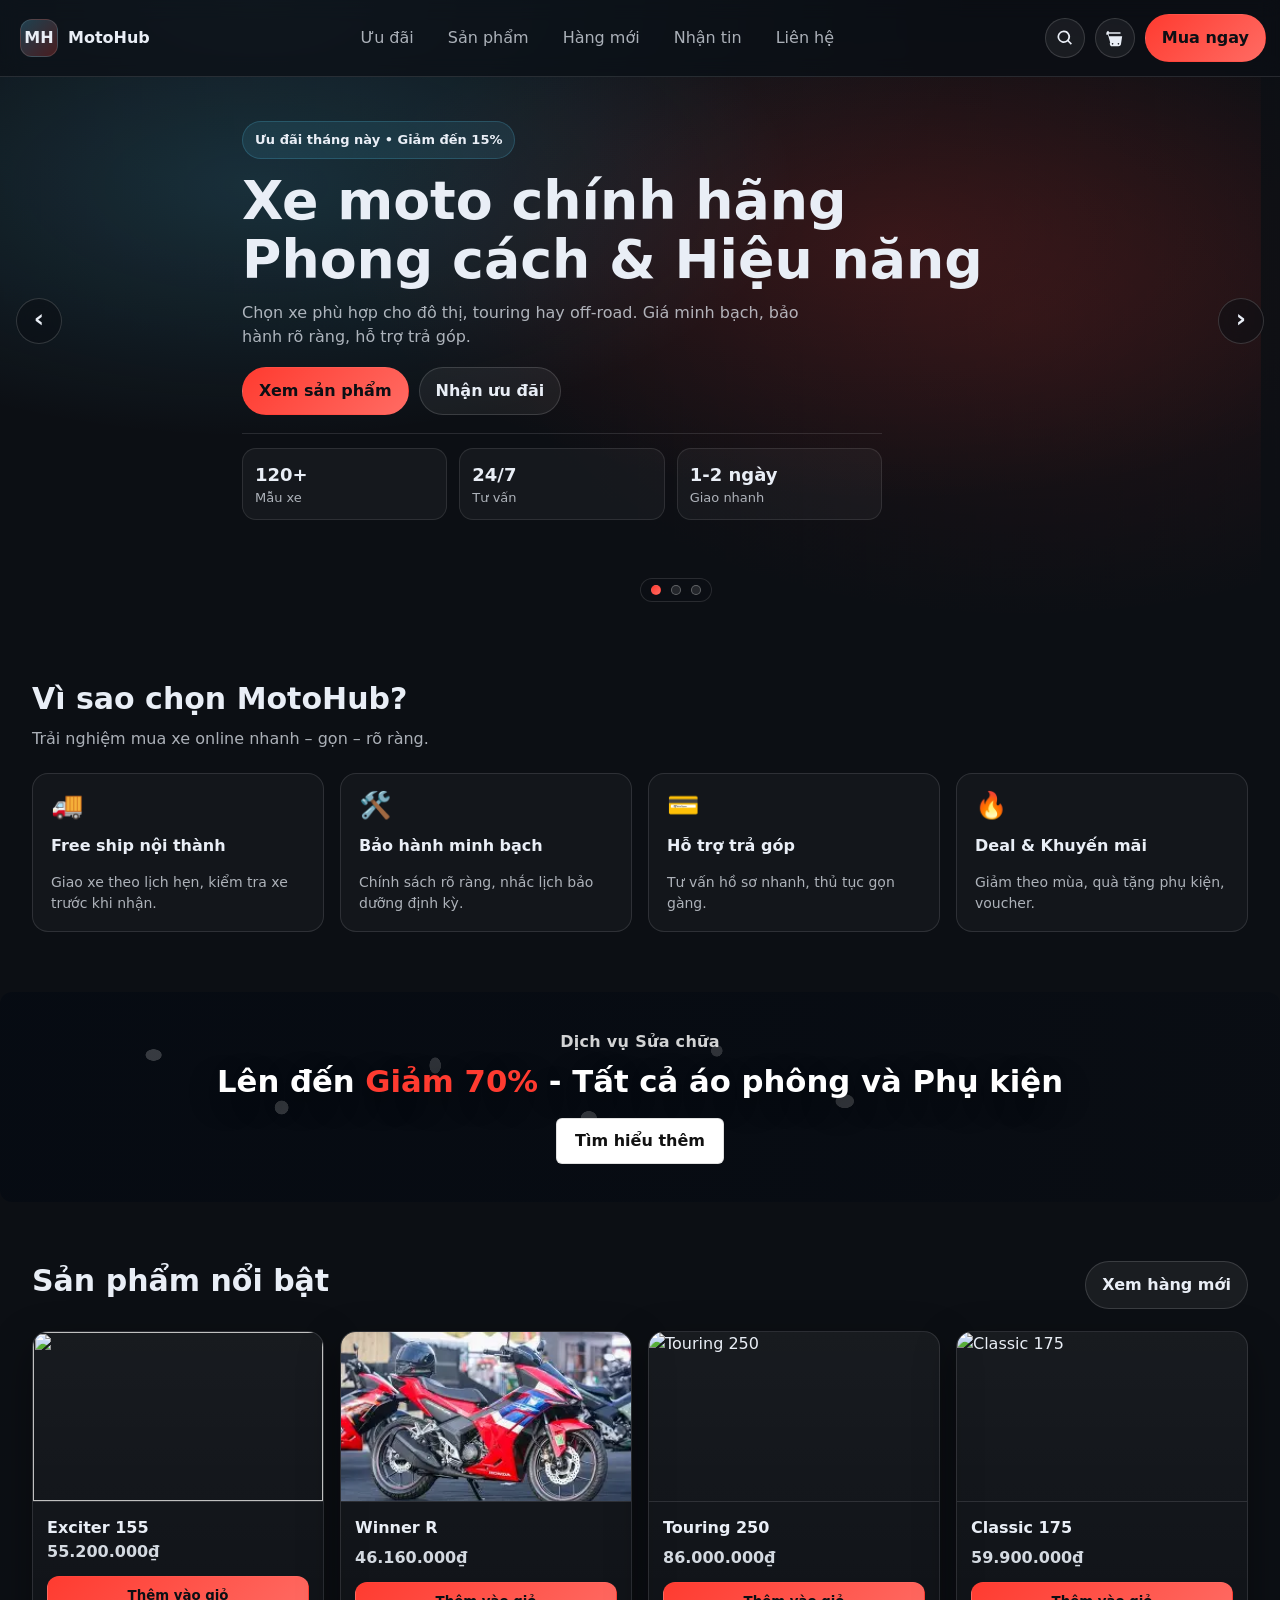
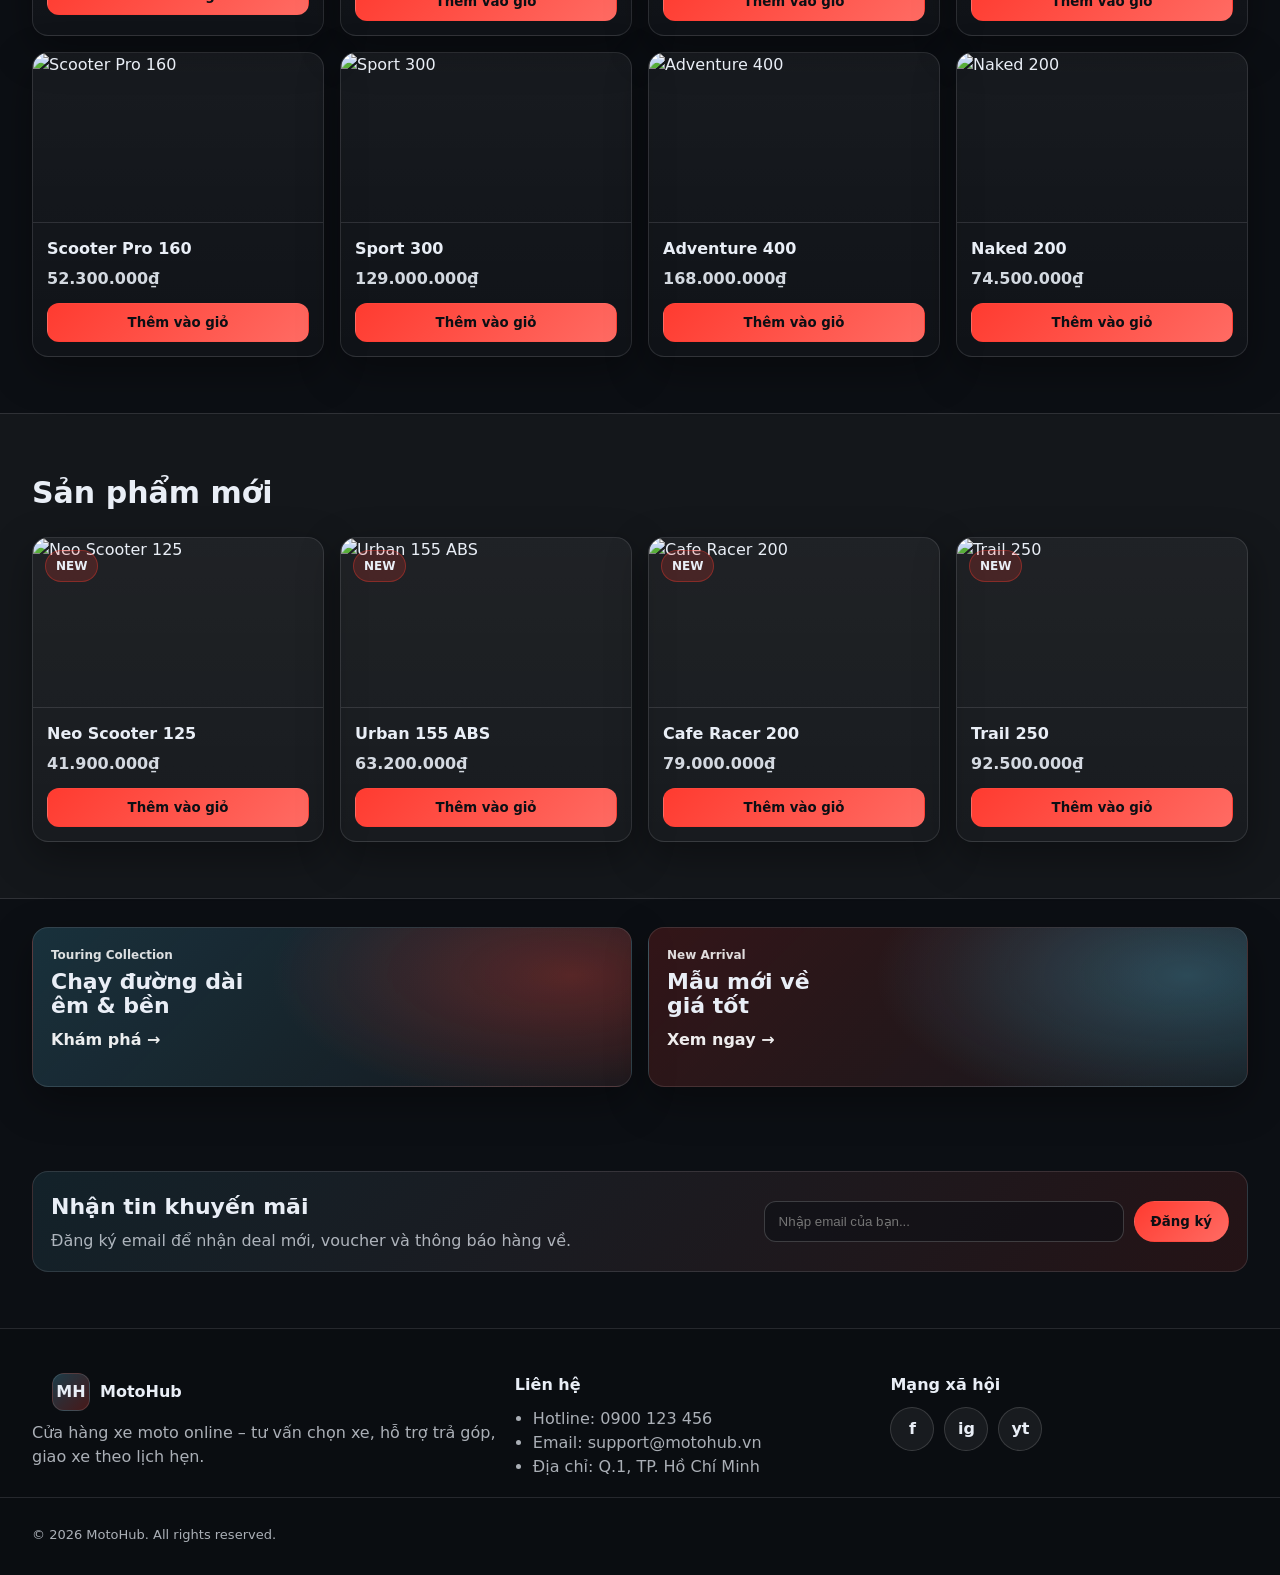
==== index.html @ c164c7e1 "css + banner 3/3" ====
<!DOCTYPE html>
<html lang="vi">
<head>
  <meta charset="UTF-8" />
  <meta name="viewport" content="width=device-width, initial-scale=1.0" />
  <title>MotoHub | Cửa hàng xe moto</title>
  <link rel="stylesheet" href="style.css" />
</head>
<body>

  <!-- HEADER -->
  <header class="header">
    <div class="container header__inner">
      <a class="logo" href="#">
        <span class="logo__mark">MH</span>
        <span class="logo__text">MotoHub</span>
      </a>

      <nav class="nav">
        <a class="nav__link" href="#features">Ưu đãi</a>
        <a class="nav__link" href="#products">Sản phẩm</a>
        <a class="nav__link" href="#new">Hàng mới</a>
        <a class="nav__link" href="#newsletter">Nhận tin</a>
        <a class="nav__link" href="#footer">Liên hệ</a>
      </nav>

      <div class="header__actions">
        <button class="icon-btn" aria-label="Tìm kiếm">
          <svg viewBox="0 0 24 24" class="icon" aria-hidden="true">
            <path d="M10.5 3a7.5 7.5 0 1 0 4.74 13.33l3.72 3.72 1.41-1.41-3.72-3.72A7.5 7.5 0 0 0 10.5 3Zm0 2a5.5 5.5 0 1 1 0 11 5.5 5.5 0 0 1 0-11Z"/>
          </svg>
        </button>
        <button class="icon-btn" style="padding-right: 10px;" aria-label="Giỏ hàng">
          <svg viewBox="0 0 24 24" class="icon" aria-hidden="true">
            <path d="M7 4h-2l-1 2v2h2l2.6 9.4A3 3 0 0 0 11.5 22h7.1a3 3 0 0 0 2.9-2.2L23 10H7.4L6.7 7H21V5H7.2L7 4Zm4.5 16a1 1 0 1 1 0-2 1 1 0 0 1 0 2Zm7 0a1 1 0 1 1 0-2 1 1 0 0 1 0 2Z"/>
          </svg>
        </button>
        <a class="btn btn--primary" href="#products">Mua ngay</a>
      </div>
    </div>
  </header>

  <!-- HERO SLIDER (CSS-only) -->
  <section class="hero-slider" aria-label="Banner slider">
    <!-- radio controls -->
    <input class="hs__radio" type="radio" name="hs" id="hs-1" checked>
    <input class="hs__radio" type="radio" name="hs" id="hs-2">
    <input class="hs__radio" type="radio" name="hs" id="hs-3">

    <div class="hs__viewport">
      <div class="hs__track">
        <!-- Slide 1 -->
        <article class="hs__slide hs__slide--1">
          <div class="container hs__content">
            <p class="badge">Ưu đãi tháng này • Giảm đến 15%</p>
            <h1 class="hs__title">Xe moto chính hãng<br>Phong cách & Hiệu năng</h1>
            <p class="hs__desc">
              Chọn xe phù hợp cho đô thị, touring hay off-road. Giá minh bạch, bảo hành rõ ràng, hỗ trợ trả góp.
            </p>
            <div class="hs__cta">
              <a class="btn btn--primary" href="#products">Xem sản phẩm</a>
              <a class="btn btn--ghost" href="#newsletter">Nhận ưu đãi</a>
            </div>

            <div class="hs__stats">
              <div class="stat">
                <div class="stat__num">120+</div>
                <div class="stat__label">Mẫu xe</div>
              </div>
              <div class="stat">
                <div class="stat__num">24/7</div>
                <div class="stat__label">Tư vấn</div>
              </div>
              <div class="stat">
                <div class="stat__num">1-2 ngày</div>
                <div class="stat__label">Giao nhanh</div>
              </div>
            </div>
          </div>
        </article>

        <!-- Slide 2 -->
        <article class="hs__slide hs__slide--2">
          <div class="container hs__content">
            <p class="badge badge--alt">Touring Collection • Ưu đãi phụ kiện</p>
            <h2 class="hs__title">Chạy đường dài<br>Êm – bền – tiết kiệm</h2>
            <p class="hs__desc">
              Gợi ý xe touring cho nhu cầu đi xa: tư thế lái thoải mái, bình xăng lớn, phuộc êm, dễ bảo dưỡng.
            </p>
            <div class="hs__cta">
              <a class="btn btn--primary" href="#products">Khám phá touring</a>
              <a class="btn btn--ghost" href="#features">Xem ưu đãi</a>
            </div>
          </div>
        </article>

        <!-- Slide 3 -->
        <article class="hs__slide hs__slide--3">
          <div class="container hs__content">
            <p class="badge badge--alt2">New Arrival • Hàng mới về</p>
            <h2 class="hs__title">Mẫu mới 2026<br>Giá tốt – đủ màu</h2>
            <p class="hs__desc">
              Cập nhật các mẫu mới: phanh ABS, đồng hồ TFT, đèn LED. Hỗ trợ trả góp nhanh và giao theo lịch hẹn.
            </p>
            <div class="hs__cta">
              <a class="btn btn--primary" href="#new">Xem hàng mới</a>
              <a class="btn btn--ghost" href="#newsletter">Nhận thông báo</a>
            </div>
          </div>
        </article>
      </div>
    </div>

    <!-- ARROWS (labels click radio) -->
    <div class="hs__arrows">
      <!-- when slide 1 -->
      <label class="hs__arrow hs__arrow--prev hs__show-1" for="hs-3" aria-label="Slide trước">‹</label>
      <label class="hs__arrow hs__arrow--next hs__show-1" for="hs-2" aria-label="Slide sau">›</label>

      <!-- when slide 2 -->
      <label class="hs__arrow hs__arrow--prev hs__show-2" for="hs-1" aria-label="Slide trước">‹</label>
      <label class="hs__arrow hs__arrow--next hs__show-2" for="hs-3" aria-label="Slide sau">›</label>

      <!-- when slide 3 -->
      <label class="hs__arrow hs__arrow--prev hs__show-3" for="hs-2" aria-label="Slide trước">‹</label>
      <label class="hs__arrow hs__arrow--next hs__show-3" for="hs-1" aria-label="Slide sau">›</label>
    </div>

    <!-- DOTS -->
    <div class="hs__dots" role="tablist" aria-label="Chọn banner">
      <label class="hs__dot" for="hs-1" aria-label="Slide 1"></label>
      <label class="hs__dot" for="hs-2" aria-label="Slide 2"></label>
      <label class="hs__dot" for="hs-3" aria-label="Slide 3"></label>
    </div>
  </section>

  <!-- FEATURE SECTION -->
  <section class="section" id="features">
    <div class="container">
      <div class="section__head">
        <h2 class="section__title">Vì sao chọn MotoHub?</h2>
        <p class="section__sub">Trải nghiệm mua xe online nhanh – gọn – rõ ràng.</p>
      </div>

      <div class="grid grid--4">
        <article class="feature">
          <div class="feature__icon">🚚</div>
          <h3 class="feature__title">Free ship nội thành</h3>
          <p class="feature__desc">Giao xe theo lịch hẹn, kiểm tra xe trước khi nhận.</p>
        </article>
        <article class="feature">
          <div class="feature__icon">🛠️</div>
          <h3 class="feature__title">Bảo hành minh bạch</h3>
          <p class="feature__desc">Chính sách rõ ràng, nhắc lịch bảo dưỡng định kỳ.</p>
        </article>
        <article class="feature">
          <div class="feature__icon">💳</div>
          <h3 class="feature__title">Hỗ trợ trả góp</h3>
          <p class="feature__desc">Tư vấn hồ sơ nhanh, thủ tục gọn gàng.</p>
        </article>
        <article class="feature">
          <div class="feature__icon">🔥</div>
          <h3 class="feature__title">Deal & Khuyến mãi</h3>
          <p class="feature__desc">Giảm theo mùa, quà tặng phụ kiện, voucher.</p>
        </article>
      </div>
    </div>
  </section>

  <!-- Banner (place anywhere in index.html) -->
<section class="promo-banner" aria-label="Banner khuyến mãi">
  <div class="promo-banner__inner">
    <p class="promo-banner__eyebrow">Dịch vụ Sửa chữa</p>

    <h2 class="promo-banner__title">
      Lên đến <span class="promo-banner__highlight">Giảm 70%</span> - Tất cả áo phông và Phụ kiện
    </h2>

    <a class="promo-banner__btn" href="#products">Tìm hiểu thêm</a>
  </div>
</section>

  <!-- PRODUCT SECTION -->
  <section class="section" id="products">
    <div class="container">
      <div class="section__head section__head--row">
        <div>
          <h2 class="section__title">Sản phẩm nổi bật</h2>
        </div>
        <a class="btn btn--ghost" href="#new">Xem hàng mới</a>
      </div>

      <div class="grid grid--4">
        <article class="card product">
          <div class="product__img">
            <img src="https://yamaha-motor.com.vn/wp/wp-content/uploads/2023/09/Exciter-155-VVA-GP-ABS_004-768x645.png">
          </div>
          <div class="product__body">
            <h3 class="product__name">Exciter 155
            <p class="product__price">55.200.000₫</p>
            <button class="btn btn--primary btn--full">Thêm vào giỏ</button>
          </div>
        </article>

        <article class="card product">
          <div class="product__img">
            <img src="assets/OIP.webp" alt="City Compact 125">
          </div>
          <div class="product__body">
            <h3 class="product__name">Winner R</h3>
            <p class="product__price">46.160.000₫</p>
            <button class="btn btn--primary btn--full">Thêm vào giỏ</button>
          </div>
        </article> 

        <article class="card product">
          <div class="product__img">
            <img src="https://images.unsplash.com/photo-1508804052814-cd3ba865a116?auto=format&fit=crop&w=1200&q=70" alt="Touring 250">
          </div>
          <div class="product__body">
            <h3 class="product__name">Touring 250</h3>
            <p class="product__price">86.000.000₫</p>
            <button class="btn btn--primary btn--full">Thêm vào giỏ</button>
          </div>
        </article>

        <article class="card product">
          <div class="product__img">
            <img src="https://images.unsplash.com/photo-1524593119773-6a7f1b20e0c6?auto=format&fit=crop&w=1200&q=70" alt="Classic 175">
          </div>
          <div class="product__body">
            <h3 class="product__name">Classic 175</h3>
            <p class="product__price">59.900.000₫</p>
            <button class="btn btn--primary btn--full">Thêm vào giỏ</button>
          </div>
        </article>

        <article class="card product">
          <div class="product__img">
            <img src="https://images.unsplash.com/photo-1558981403-c5f9899a28bc?auto=format&fit=crop&w=1200&q=70" alt="Scooter Pro 160">
          </div>
          <div class="product__body">
            <h3 class="product__name">Scooter Pro 160</h3>
            <p class="product__price">52.300.000₫</p>
            <button class="btn btn--primary btn--full">Thêm vào giỏ</button>
          </div>
        </article>

        <article class="card product">
          <div class="product__img">
            <img src="https://images.unsplash.com/photo-1518441902117-f0a9b7f1c9c9?auto=format&fit=crop&w=1200&q=70" alt="Sport 300">
          </div>
          <div class="product__body">
            <h3 class="product__name">Sport 300</h3>
            <p class="product__price">129.000.000₫</p>
            <button class="btn btn--primary btn--full">Thêm vào giỏ</button>
          </div>
        </article>

        <article class="card product">
          <div class="product__img">
            <img src="https://images.unsplash.com/photo-1520975958225-96b9d22a6b82?auto=format&fit=crop&w=1200&q=70" alt="Adventure 400">
          </div>
          <div class="product__body">
            <h3 class="product__name">Adventure 400</h3>
            <p class="product__price">168.000.000₫</p>
            <button class="btn btn--primary btn--full">Thêm vào giỏ</button>
          </div>
        </article>

        <article class="card product">
          <div class="product__img">
            <img src="https://images.unsplash.com/photo-1503376780353-7e6692767b70?auto=format&fit=crop&w=1200&q=70" alt="Naked 200">
          </div>
          <div class="product__body">
            <h3 class="product__name">Naked 200</h3>
            <p class="product__price">74.500.000₫</p>
            <button class="btn btn--primary btn--full">Thêm vào giỏ</button>
          </div>
        </article>
      </div>
    </div>
  </section>

  <!-- NEW PRODUCT SECTION -->
  <section class="section section--alt" id="new">
    <div class="container">
      <div class="section__head">
        <h2 class="section__title">Sản phẩm mới</h2>
      </div>

      <div class="grid grid--4">
        <article class="card product product--new">
          <div class="product__img">
            <span class="tag">NEW</span>
            <img src="https://images.unsplash.com/photo-1519641471654-76ce0107ad1b?auto=format&fit=crop&w=1200&q=70" alt="Neo Scooter 125">
          </div>
          <div class="product__body">
            <h3 class="product__name">Neo Scooter 125</h3>
            <p class="product__price">41.900.000₫</p>
            <button class="btn btn--primary btn--full">Thêm vào giỏ</button>
          </div>
        </article>

        <article class="card product product--new">
          <div class="product__img">
            <span class="tag">NEW</span>
            <img src="https://images.unsplash.com/photo-1558981359-219d6364c9c8?auto=format&fit=crop&w=1200&q=70" alt="Urban 155 ABS">
          </div>
          <div class="product__body">
            <h3 class="product__name">Urban 155 ABS</h3>
            <p class="product__price">63.200.000₫</p>
            <button class="btn btn--primary btn--full">Thêm vào giỏ</button>
          </div>
        </article>

        <article class="card product product--new">
          <div class="product__img">
            <span class="tag">NEW</span>
            <img src="https://images.unsplash.com/photo-1504215680853-026ed2a45def?auto=format&fit=crop&w=1200&q=70" alt="Cafe Racer 200">
          </div>
          <div class="product__body">
            <h3 class="product__name">Cafe Racer 200</h3>
            <p class="product__price">79.000.000₫</p>
            <button class="btn btn--primary btn--full">Thêm vào giỏ</button>
          </div>
        </article>

        <article class="card product product--new">
          <div class="product__img">
            <span class="tag">NEW</span>
            <img src="https://images.unsplash.com/photo-1524593119773-6a7f1b20e0c6?auto=format&fit=crop&w=1200&q=70" alt="Trail 250">
          </div>
          <div class="product__body">
            <h3 class="product__name">Trail 250</h3>
            <p class="product__price">92.500.000₫</p>
            <button class="btn btn--primary btn--full">Thêm vào giỏ</button>
          </div>
        </article>
      </div>
    </div>
  </section>

   <!-- SMALL BANNER -->
  <section class="section section--tight">
    <div class="container">
      <div class="sm-banners">
        <a class="sm-banner sm-banner--left" href="#products">
          <div class="sm-banner__content">
            <p class="sm-banner__tag">Touring Collection</p>
            <h3 class="sm-banner__title">Chạy đường dài<br>êm & bền</h3>
            <span class="sm-banner__cta">Khám phá →</span>
          </div>
        </a>

        <a class="sm-banner sm-banner--right" href="#new">
          <div class="sm-banner__content">
            <p class="sm-banner__tag">New Arrival</p>
            <h3 class="sm-banner__title">Mẫu mới về<br>giá tốt</h3>
            <span class="sm-banner__cta">Xem ngay →</span>
          </div>
        </a>
      </div>
    </div>
  </section>

  <!-- NEWSLETTER -->
  <section class="section" id="newsletter">
    <div class="container">
      <div class="newsletter">
        <div class="newsletter__text">
          <h2 class="newsletter__title">Nhận tin khuyến mãi</h2>
          <p class="newsletter__desc">Đăng ký email để nhận deal mới, voucher và thông báo hàng về.</p>
        </div>

        <form class="newsletter__form" action="#" method="post">
          <input class="input" type="email" name="email" placeholder="Nhập email của bạn..." required />
          <button class="btn btn--primary" type="submit">Đăng ký</button>
        </form>
      </div>
    </div>
  </section>

  <!-- FOOTER -->
  <footer class="footer" id="footer">
    <div class="container footer__grid">
      <div class="footer__col">
        <div class="logo logo--footer">
          <span class="logo__mark">MH</span>
          <span class="logo__text">MotoHub</span>
        </div>
        <p class="footer__text">
          Cửa hàng xe moto online – tư vấn chọn xe, hỗ trợ trả góp, giao xe theo lịch hẹn.
        </p>
      </div>

      <div class="footer__col">
        <h3 class="footer__title">Liên hệ</h3>
        <ul class="footer__list">
          <li>Hotline: 0900 123 456</li>
          <li>Email: support@motohub.vn</li>
          <li>Địa chỉ: Q.1, TP. Hồ Chí Minh</li>
        </ul>
      </div>

      <div class="footer__col">
        <h3 class="footer__title">Mạng xã hội</h3>
        <div class="social">
          <a class="social__link" href="#" aria-label="Facebook">f</a>
          <a class="social__link" href="#" aria-label="Instagram">ig</a>
          <a class="social__link" href="#" aria-label="YouTube">yt</a>
        </div>
      </div>
    </div>

    <div class="container footer__bottom">
      <p>© 2026 MotoHub. All rights reserved.</p>
    </div>
  </footer>

</body>
</html>
---- style.css ----
:root{
  --bg: #0c0f14;
  --text: #e9eef6;
  --muted: rgba(233,238,246,.72);
  --line: rgba(233,238,246,.12);

  --primary: #ff3b30;
  --primary-2: #ff6b63;
  --accent: #56ccf2;

  --radius: 16px;
  --shadow: 0 14px 40px rgba(0,0,0,.35);
}

*{ box-sizing:border-box; }
html,body{ margin:0; padding:0; }
body{
  font-family: system-ui, -apple-system, Segoe UI, Roboto, Arial, sans-serif;
  color: var(--text);
  line-height: 1.5;
  background:
    radial-gradient(1200px 600px at 20% 0%, rgba(86,204,242,.12), transparent 60%),
    radial-gradient(900px 500px at 80% 10%, rgba(255,59,48,.14), transparent 60%),
    var(--bg);
}
img{ max-width:100%; display:block; }
a{ color:inherit; text-decoration:none; }

.container{
  width: 100%;
  max-width: 100%;
  padding: 0 32px;
  margin: 0 auto;
}

.section{ padding: 56px 0; }
.section--tight{ padding: 28px 0;}
.section--alt{
  background: rgba(255,255,255,.03);
  border-top: 1px solid var(--line);
  border-bottom: 1px solid var(--line);
}
.section__head{ margin-bottom: 22px; }
.section__head--row{
  display:flex; align-items:flex-end; justify-content:space-between;
  gap: 16px;
}
.section__title{ font-size: clamp(22px, 3vw, 30px); margin:0 0 6px; }
.section__sub{ margin:0; color: var(--muted); }

.grid{ display:grid; gap: 16px; }
.grid--4{ grid-template-columns: repeat(auto-fit, minmax(240px, 1fr)); }

.btn{
  display:inline-flex; align-items:center; justify-content:center;
  padding: 11px 16px;
  border-radius: 999px;
  border: 1px solid transparent;
  font-weight: 800;
  transition: transform .15s ease, background .15s ease, border-color .15s ease, opacity .15s ease;
  cursor: pointer;
  white-space: nowrap;
  font-family: inherit;
}
.btn:active{ transform: translateY(1px); }
.btn--primary{
  background: linear-gradient(135deg, var(--primary), var(--primary-2));
  color: #0c0f14;
}
.btn--primary:hover{ opacity: .92; }
.btn--ghost{
  background: rgba(255,255,255,.06);
  border-color: rgba(255,255,255,.14);
  color: var(--text);
}
.btn--ghost:hover{
  background: rgba(255,255,255,.10);
  border-color: rgba(255,255,255,.22);
}
.btn--full{ width: 100%; border-radius: 12px; }

.card{
  background: linear-gradient(180deg, rgba(255,255,255,.05), rgba(255,255,255,.02));
  border: 1px solid var(--line);
  border-radius: var(--radius);
  box-shadow: var(--shadow);
}

/* ============== HEADER ============== */
.header{
  position: sticky;
  top: 0;
  z-index: 10;
  backdrop-filter: blur(10px);
  background: rgba(12,15,20,.65);
  border-bottom: 1px solid var(--line);
}
.header__inner{
  display:flex; align-items:center; justify-content:space-between;
  gap: 16px;
  padding: 14px 14px 14px 0;
}
.logo{ display:flex; align-items:center; gap: 10px; font-weight: 900; }
.logo__mark{
  width: 38px; height: 38px;
  border-radius: 12px;
  display:grid; place-items:center;
  background: linear-gradient(135deg, rgba(86,204,242,.25), rgba(255,59,48,.25));
  border: 1px solid rgba(255,255,255,.12);
  margin-left: 20px;
}
.nav{ display:flex; align-items:center; gap: 14px; }
.nav__link{
  color: var(--muted);
  padding: 8px 10px;
  border-radius: 999px;
  transition: background .15s ease, color .15s ease;
}
.nav__link:hover{ 
  background: rgba(255,255,255,.08); 
  color: var(--text); 
  transform: translateY(-1px);
}

.header__actions{ display:flex; align-items:center; gap: 10px; }
.icon-btn{
  width: 40px; height: 40px;
  border-radius: 999px;
  border: 1px solid rgba(255,255,255,.14);
  background: rgba(255,255,255,.06);
  display:grid; place-items:center;
  cursor:pointer;
  transition: background .15s ease, border-color .15s ease, transform .15s ease;
}
.icon-btn:hover{
  background: rgba(255,255,255,.10);
  border-color: rgba(255,255,255,.22);
  transform: translateY(-1px);
}
.icon{ width: 20px; height: 20px; fill: var(--text); }

/* ============== HERO SLIDER (CSS-only) ============== */
.hero-slider{
  position: relative;
  width: 100%;
  overflow: hidden;
  min-height: clamp(520px, 70vh, 525px);
}

.hs__radio{ position:absolute; opacity:0; pointer-events:none; }

.hs__viewport{ width:100%; height:100%; position: relative; }
.hs__track{
  display:flex;
  width: 300%;
  height: 100%;
  transition: transform .55s ease;
}

/* slide move */
#hs-1:checked ~ .hs__viewport .hs__track{ transform: translateX(0%); }
#hs-2:checked ~ .hs__viewport .hs__track{ transform: translateX(-33.3333%); }
#hs-3:checked ~ .hs__viewport .hs__track{ transform: translateX(-66.6666%); }

.hs__slide{
  width: 100%;
  flex: 0 0 33.3333%;
  position: relative;
  display:flex;
  align-items:center;
  padding: 44px 0;
}

/* Background images */
.hs__slide::before{
  content:"";
  position:absolute;
  inset:0;
  background-size: cover;
  background-position: center;
  transform: scale(1.03);
}
.hs__slide--1::before{
  background-image:
    linear-gradient(90deg, rgba(12,15,20,.86) 0%, rgba(12,15,20,.55) 55%, rgba(12,15,20,.25) 100%),
    url("https://images.unsplash.com/photo-1526725702345-bdda2b97ef73?auto=format&fit=crop&w=2400&q=70");
}
.hs__slide--2::before{
  background-image:
    linear-gradient(90deg, rgba(12,15,20,.86) 0%, rgba(12,15,20,.55) 55%, rgba(12,15,20,.25) 100%),
    url("https://images.unsplash.com/photo-1508804052814-cd3ba865a116?auto=format&fit=crop&w=2400&q=70");
}
.hs__slide--3::before{
  background-image:
    linear-gradient(90deg, rgba(12,15,20,.86) 0%, rgba(12,15,20,.55) 55%, rgba(12,15,20,.25) 100%),
    url("https://images.unsplash.com/photo-1558981403-c5f9899a28bc?auto=format&fit=crop&w=2400&q=70");
}

/* overlay glow */
.hs__slide::after{
  content:"";
  position:absolute;
  inset:0;
  background:
    radial-gradient(900px 420px at 20% 20%, rgba(86,204,242,.16), transparent 60%),
    radial-gradient(900px 420px at 70% 30%, rgba(255,59,48,.14), transparent 62%);
  pointer-events:none;
}

.hs__content{
  position: relative;
  z-index: 2;
  max-width: 860px; /* để chữ không quá dài */
  padding-bottom: 56px;
}

.badge{
  display:inline-block;
  padding: 8px 12px;
  border-radius: 999px;
  background: rgba(86,204,242,.10);
  border: 1px solid rgba(86,204,242,.20);
  color: var(--text);
  margin: 0 0 12px;
  font-weight: 800;
  font-size: 13px;
}
.badge--alt{
  background: rgba(255,255,255,.06);
  border-color: rgba(255,255,255,.14);
}
.badge--alt2{
  background: rgba(255,59,48,.14);
  border-color: rgba(255,59,48,.25);
}

.hs__title{
  font-size: clamp(30px, 4.2vw, 56px);
  line-height: 1.1;
  margin: 0 0 12px;
}
.hs__desc{
  margin: 0 0 18px;
  color: var(--muted);
  max-width: 58ch;
}
.hs__cta{ display:flex; gap: 10px; flex-wrap:wrap; }

.hs__stats{
  display:flex; gap: 12px; flex-wrap:wrap;
  border-top: 1px solid var(--line);
  padding-top: 14px;
  margin-top: 18px;
  max-width: 640px;
}
.stat{
  flex: 1;
  min-width: 140px;
  padding: 12px 12px;
  border-radius: 14px;
  background: rgba(255,255,255,.04);
  border: 1px solid rgba(255,255,255,.10);
}
.stat__num{ font-size: 18px; font-weight: 900; }
.stat__label{ color: var(--muted); font-size: 13px; }

/* arrows */
.hs__arrows{
  position:absolute;
  inset: 0;
  pointer-events:none;
}
.hs__arrow{
  padding-bottom: 5px;
  pointer-events:auto;
  position:absolute;
  top: 45%;
  transform: translateY(-50%);
  width: 46px;
  height: 46px;
  border-radius: 999px;
  border: 1px solid rgba(255,255,255,.16);
  background: rgba(12,15,20,.55);
  backdrop-filter: blur(8px);
  display:grid;
  place-items:center;
  font-size: 25px;
  font-weight: 900;
  cursor:pointer;
  transition: transform .15s ease, background .15s ease, border-color .15s ease;
}
.hs__arrow:hover{
  transform: translateY(-50%) scale(1.05);
  background: rgba(12,15,20,.75);
  border-color: rgba(255,255,255,.26);
}
.hs__arrow--prev{ left: 16px; }
.hs__arrow--next{ right: 16px; }

/* show arrows depending on checked radio */
.hs__show-1, .hs__show-2, .hs__show-3{ display:none; }
#hs-1:checked ~ .hs__arrows .hs__show-1{ display:grid; }
#hs-2:checked ~ .hs__arrows .hs__show-2{ display:grid; }
#hs-3:checked ~ .hs__arrows .hs__show-3{ display:grid; }

/* dots */
.hs__dots{
  position:absolute;
  bottom: 18px;
  left: 50%;
  display:flex;
  justify-content:center;
  gap: 10px;
  z-index: 3;
  padding: 6px 10px;
  border-radius: 999px;
  background: rgba(12,15,20,.35);
  border: 1px solid rgba(255,255,255,.12);
  backdrop-filter: blur(6px);
}
.hs__dot{
  width: 10px; height: 10px;
  border-radius: 999px;
  border: 1px solid rgba(255,255,255,.28);
  background: rgba(255,255,255,.10);
  cursor:pointer;
  transition: transform .15s ease, background .15s ease, border-color .15s ease;
}
.hs__dot:hover{ transform: scale(1.15); }

/* active dot */
#hs-1:checked ~ .hs__dots label[for="hs-1"],
#hs-2:checked ~ .hs__dots label[for="hs-2"],
#hs-3:checked ~ .hs__dots label[for="hs-3"]{
  background: linear-gradient(135deg, var(--primary), var(--primary-2));
  border-color: rgba(255,255,255,.0);
}

/* ============== FEATURES ============== */
.feature{
  padding: 18px;
  border-radius: var(--radius);
  border: 1px solid var(--line);
  background: rgba(255,255,255,.03);
  transition: transform .15s ease, background .15s ease, border-color .15s ease;
  margin-bottom: 4px;
  display: grid;
  gap: 10px;                 /* khoảng cách đều giữa icon/title/desc */
  align-content: start;
}
.section.features{
  margin-bottom: 0;
}
.feature:hover{
  transform: translateY(-2px);
  background: rgba(255,255,255,.05);
  border-color: rgba(27, 16, 16, 0.18);
}
.feature__icon{ font-size: 26px; margin: 0; line-height: 1; }
.feature__title{ margin: 8px 0 6px; font-size: 16px; line-height: 1.25; }
.feature__desc{ margin: 0; color: var(--muted); font-size: 14px; line-height: 1.45; }

/* ============== SMALL BANNERS ============== */
.sm-banners{
  display:grid;
  grid-template-columns: repeat(auto-fit, minmax(320px, 1fr));
  gap: 16px;
}
.sm-banner{
  min-height: 160px;
  border-radius: var(--radius);
  border: 1px solid var(--line);
  box-shadow: var(--shadow);
  overflow:hidden;
  position: relative;
  display:flex;
  padding: 18px;
  transition: transform .15s ease, border-color .15s ease;
}
.sm-banner:hover{ transform: translateY(-2px); border-color: rgba(255,255,255,.20); }
.sm-banner__content{ position: relative; z-index: 1; max-width: 260px; }
.sm-banner__tag{
  margin:0 0 6px;
  font-weight: 800;
  font-size: 12px;
  color: rgba(255,255,255,.85);
}
.sm-banner__title{ margin:0 0 10px; font-size: 22px; line-height: 1.1; }
.sm-banner__cta{ font-weight: 900; color: rgba(255,255,255,.92); }

.sm-banner--left{
  background:
    radial-gradient(500px 220px at 90% 30%, rgba(255,59,48,.28), transparent 60%),
    linear-gradient(135deg, rgba(86,204,242,.18), rgba(255,255,255,.04));
}
.sm-banner--right{
  background:
    radial-gradient(520px 240px at 90% 30%, rgba(86,204,242,.28), transparent 60%),
    linear-gradient(135deg, rgba(255,59,48,.16), rgba(255,255,255,.04));
}

/* ============== PRODUCTS ============== */
.product{
  overflow:hidden;
  transition: transform .15s ease, border-color .15s ease, background .15s ease;
}
.product:hover{
  transform: translateY(-2px);
  border-color: rgba(255,255,255,.20);
  background: rgba(255,255,255,.05);
}
.product__img{
  position: relative;
  height: 170px;
  overflow:hidden;
  border-bottom: 1px solid var(--line);
}
.product__img img{
  width:100%;
  height:100%;
  object-fit: cover;
  transition: transform .25s ease;
}
.product:hover .product__img img{ transform: scale(1.08); }

.tag{
  position:absolute;
  top: 12px; left: 12px;
  padding: 6px 10px;
  border-radius: 999px;
  background: rgba(255,59,48,.18);
  border: 1px solid rgba(255,59,48,.35);
  font-weight: 900;
  font-size: 12px;
}

.product__body{ padding: 14px; }
.product__name{ margin:0 0 6px; font-size: 16px; }
.product__price{ margin:0 0 12px; color: rgba(233,238,246,.9); font-weight: 800; }

/* ============== NEWSLETTER ============== */
.newsletter{
  display:flex;
  align-items:center;
  justify-content:space-between;
  gap: 14px;
  padding: 18px;
  border-radius: var(--radius);
  border: 1px solid var(--line);
  background: linear-gradient(135deg, rgba(86,204,242,.10), rgba(255,59,48,.10));
}
.newsletter__title{ margin:0 0 6px; font-size: 22px; }
.newsletter__desc{ margin:0; color: var(--muted); }
.newsletter__form{ display:flex; gap: 10px; flex-wrap:wrap; }
.input{
  width: min(360px, 72vw);
  padding: 12px 14px;
  border-radius: 12px;
  border: 1px solid rgba(255,255,255,.18);
  background: rgba(12,15,20,.55);
  color: var(--text);
  outline: none;
}
.input:focus{ border-color: rgba(86,204,242,.55); }

/* ============== FOOTER ============== */
.footer{
  padding: 44px 0 18px;
  border-top: 1px solid var(--line);
  background: rgba(0,0,0,.15);
}
.footer__grid{
  display:grid;
  grid-template-columns: 1.3fr 1fr 1fr;
  gap: 18px;
}
.footer__title{ margin:0 0 10px; font-size: 16px; }
.footer__text{ margin: 10px 0 0; color: var(--muted); }
.footer__list{ margin: 0; padding-left: 18px; color: var(--muted); }
.social{ display:flex; gap: 10px; }
.social__link{
  width: 44px; height: 44px;
  border-radius: 999px;
  border: 1px solid rgba(255,255,255,.14);
  background: rgba(255,255,255,.06);
  display:grid; place-items:center;
  font-weight: 900;
  transition: transform .15s ease, background .15s ease, border-color .15s ease;
}
.social__link:hover{
  transform: translateY(-2px);
  background: rgba(255,255,255,.10);
  border-color: rgba(255,255,255,.22);
}
.footer__bottom{
  margin-top: 18px;
  padding-top: 14px;
  border-top: 1px solid var(--line);
  color: var(--muted);
  font-size: 13px;
}

/* ===== Banner giống mẫu hình ===== */
.promo-banner{
  width: 100%;
  border-radius: 12px;
  overflow: hidden;
  position: relative;

  /* nền tối + overlay nhẹ */
  background:
    linear-gradient(90deg, rgba(5,10,18,.78) 0%, rgba(5,10,18,.65) 55%, rgba(5,10,18,.35) 100%),
    url("https://images.unsplash.com/photo-1520975693416-35a5e23f2fd8?auto=format&fit=crop&w=2400&q=70")
      center/cover no-repeat;

  min-height: 210px;
  display: grid;
  place-items: center;
}

/* confetti shapes */
.promo-banner::before{
  content:"";
  position:absolute;
  inset:0;
  pointer-events:none;
  background:
    radial-gradient(14px 10px at 12% 30%, rgba(255,255,255,.22) 0 55%, transparent 60%),
    radial-gradient(12px 12px at 22% 55%, rgba(255,255,255,.20) 0 55%, transparent 60%),
    radial-gradient(10px 14px at 34% 35%, rgba(255,255,255,.18) 0 55%, transparent 60%),
    radial-gradient(14px 12px at 46% 60%, rgba(255,255,255,.20) 0 55%, transparent 60%),
    radial-gradient(10px 10px at 56% 28%, rgba(255,255,255,.18) 0 55%, transparent 60%),
    radial-gradient(16px 12px at 66% 52%, rgba(255,255,255,.20) 0 55%, transparent 60%);
  opacity: .9;
}

/* kính/sản phẩm ở góc phải */
.promo-banner::after{
  content:"";
  position:absolute;
  right: -24px;
  top: 50%;
  transform: translateY(-50%);
  width: min(38vw, 360px);
  height: 100%;
  background:
    url("https://images.unsplash.com/photo-1520975958225-96b9d22a6b82?auto=format&fit=crop&w=1200&q=70")
    right center / cover no-repeat;
  mask-image: radial-gradient(closest-side at 70% 50%, black 72%, transparent 78%);
  opacity: .95;
  pointer-events:none;
}

.promo-banner__inner{
  position: relative;
  z-index: 2;
  text-align: center;
  padding: 28px 20px;
  max-width: 980px;
}

.promo-banner__eyebrow{
  margin: 0 0 10px;
  color: rgba(255,255,255,.82);
  font-weight: 700;
  letter-spacing: .3px;
}

.promo-banner__title{
  margin: 0 0 18px;
  color: #fff;
  font-weight: 900;
  line-height: 1.15;
  font-size: clamp(18px, 2.4vw, 34px);
  text-shadow: 0 10px 30px rgba(0,0,0,.45);
}

.promo-banner__highlight{
  color: #ff3b30; /* đỏ nổi bật như mẫu */
}

.promo-banner__btn{
  display: inline-flex;
  align-items: center;
  justify-content: center;
  padding: 10px 18px;
  border-radius: 6px;
  background: #ffffff;
  color: #111;
  font-weight: 800;
  border: 1px solid rgba(0,0,0,.12);
  transition: transform .15s ease, opacity .15s ease;
}

.promo-banner__btn:hover{
  transform: translateY(-1px);
  opacity: .92;
}

/* responsive: giảm “kính” bên phải để text không bị che */
@media (max-width: 720px){
  .promo-banner{ min-height: 190px; }
  .promo-banner::after{
    width: 52vw;
    opacity: .65;
  }
}

@media (max-width: 460px){
  .promo-banner{ min-height: 180px; }
  .promo-banner::after{ display:none; } /* mobile nhỏ: bỏ hình phải */
  .promo-banner__inner{ padding: 24px 14px; }
}

/* ============== RESPONSIVE ============== */
@media (max-width: 980px){
  .nav{ display:none; }
  .footer__grid{ grid-template-columns: 1fr; }

  .hs__title{ font-size: clamp(28px, 6vw, 44px); }
  .hs__desc{ max-width: 60ch; }
  .hs__stats{ max-width: 100%; }
}

@media (max-width: 600px){
  .container{ padding: 0 16px; }

  .header__actions .btn{ display:none; }
  .hs__arrow{ display:none; } /* mobile dùng dots */
  .hero-slider{ min-height: 520px; }
  .stat{ min-width: 120px; }
}
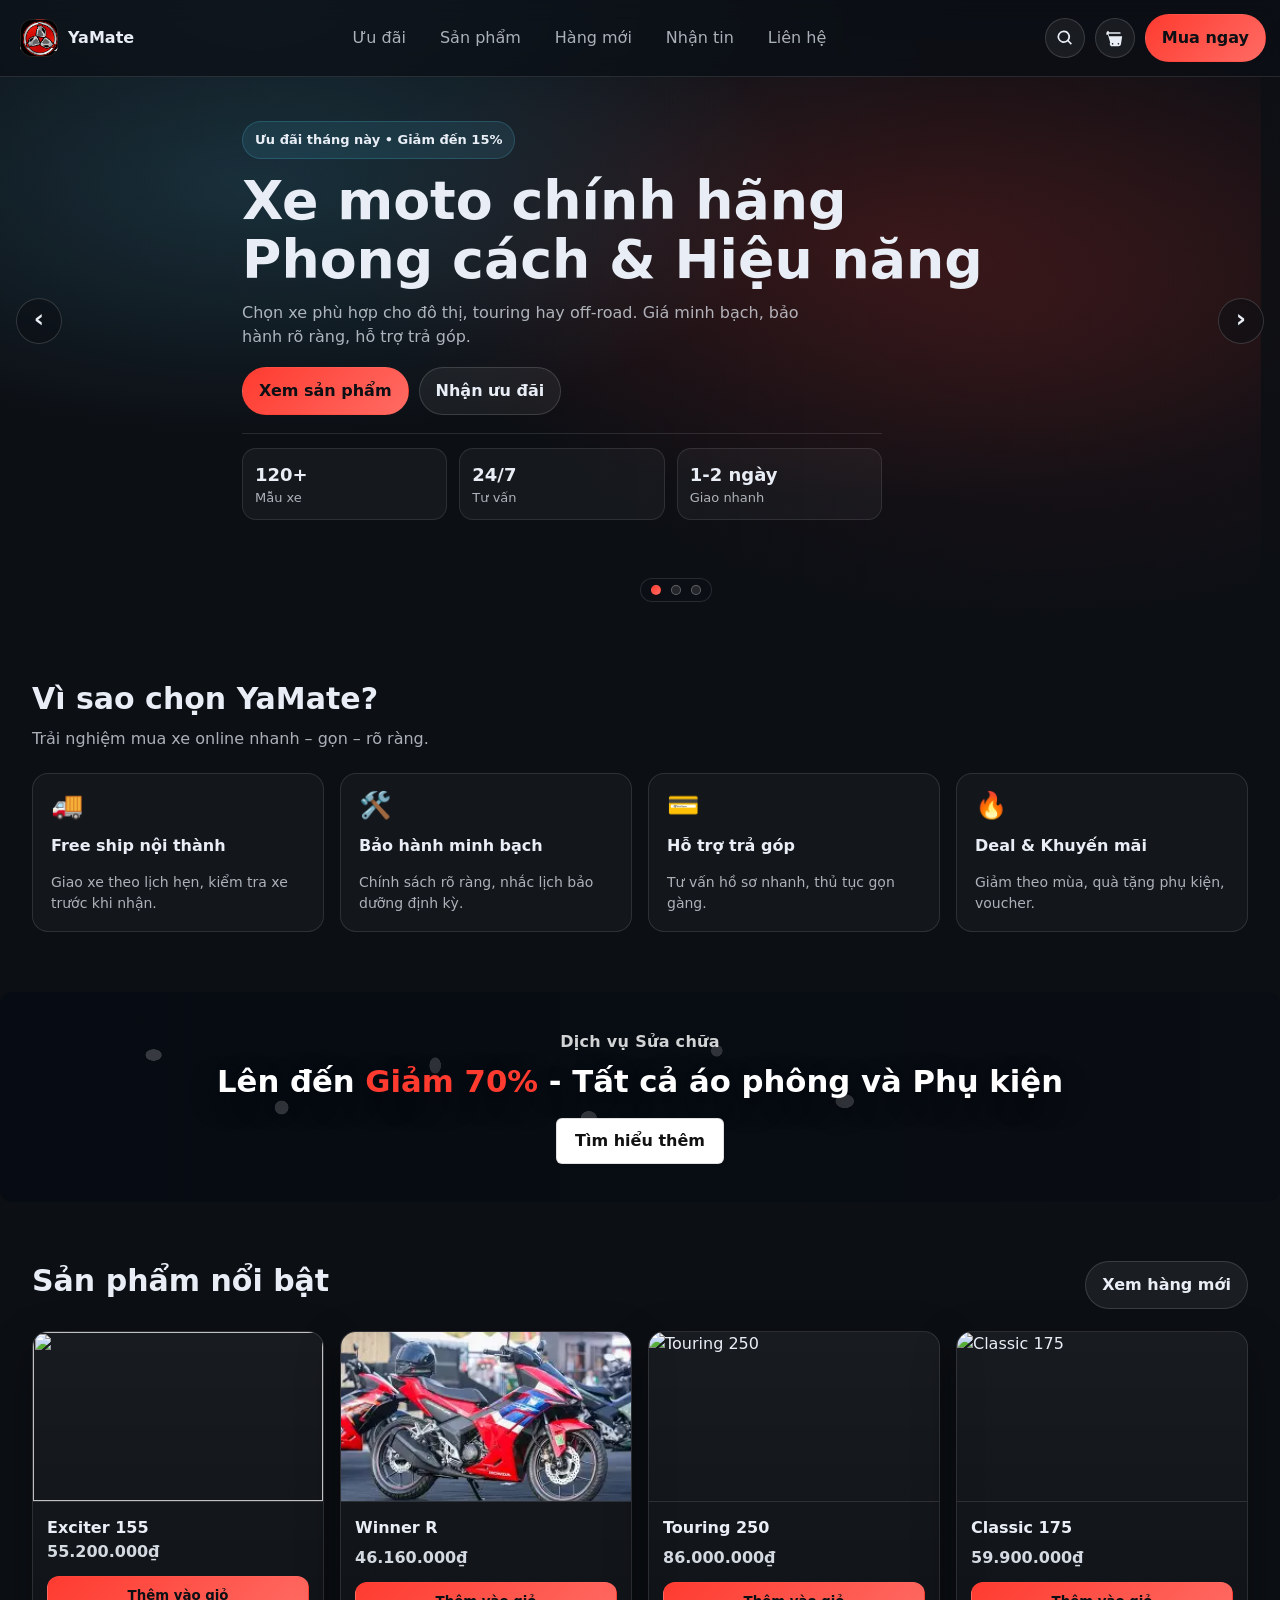
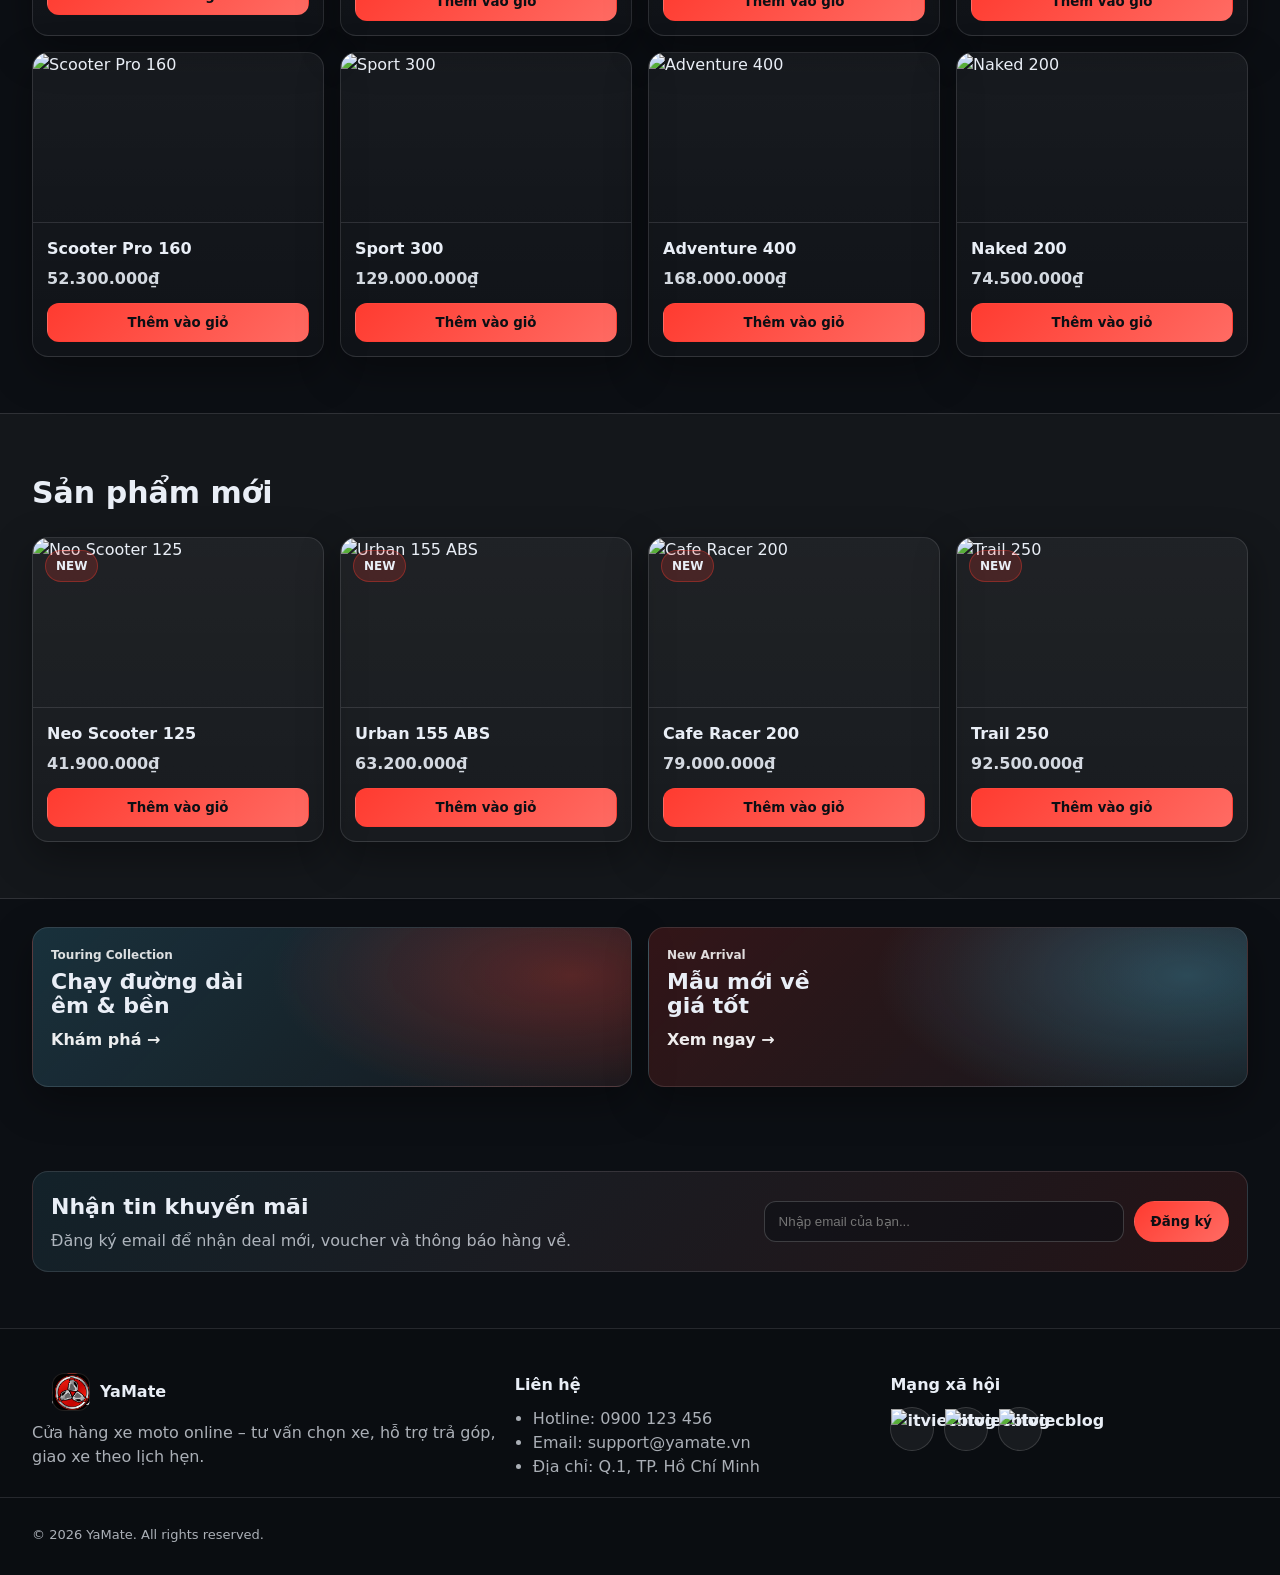
==== commit c81aaad0: "huy content" ====
--- a/index.html
+++ b/index.html
@@ -3,7 +3,7 @@
 <head>
   <meta charset="UTF-8" />
   <meta name="viewport" content="width=device-width, initial-scale=1.0" />
-  <title>MotoHub | Cửa hàng xe moto</title>
+  <title>YaMate | Cửa hàng xe moto</title>
   <link rel="stylesheet" href="style.css" />
 </head>
 <body>
@@ -12,8 +12,8 @@
   <header class="header">
     <div class="container header__inner">
       <a class="logo" href="#">
-        <span class="logo__mark">MH</span>
-        <span class="logo__text">MotoHub</span>
+        <span class="logo__mark"></span>
+        <span class="logo__text">YaMate</span>
       </a>
 
       <nav class="nav">
@@ -138,7 +138,7 @@
   <section class="section" id="features">
     <div class="container">
       <div class="section__head">
-        <h2 class="section__title">Vì sao chọn MotoHub?</h2>
+        <h2 class="section__title">Vì sao chọn YaMate?</h2>
         <p class="section__sub">Trải nghiệm mua xe online nhanh – gọn – rõ ràng.</p>
       </div>
 
@@ -215,7 +215,7 @@
 
         <article class="card product">
           <div class="product__img">
-            <img src="https://images.unsplash.com/photo-1508804052814-cd3ba865a116?auto=format&fit=crop&w=1200&q=70" alt="Touring 250">
+            <img src="https://www.autocar.co.uk/sites/autocar.co.uk/files/styles/body-image/public/porsche-718-cayman-electric-autocar-render.jpg?itok=44bkrInH" alt="Touring 250">
           </div>
           <div class="product__body">
             <h3 class="product__name">Touring 250</h3>
@@ -226,7 +226,7 @@
 
         <article class="card product">
           <div class="product__img">
-            <img src="https://images.unsplash.com/photo-1524593119773-6a7f1b20e0c6?auto=format&fit=crop&w=1200&q=70" alt="Classic 175">
+            <img src="https://imgcdn.stablediffusionweb.com/2024/11/15/1591988a-96ee-49bc-ab0f-7e3624cfd631.jpg" alt="Classic 175">
           </div>
           <div class="product__body">
             <h3 class="product__name">Classic 175</h3>
@@ -237,7 +237,7 @@
 
         <article class="card product">
           <div class="product__img">
-            <img src="https://images.unsplash.com/photo-1558981403-c5f9899a28bc?auto=format&fit=crop&w=1200&q=70" alt="Scooter Pro 160">
+            <img src="https://ellaithy.com.eg/wp-content/uploads/2024/05/1716295747_262_226872_cars2025.jpg" alt="Scooter Pro 160">
           </div>
           <div class="product__body">
             <h3 class="product__name">Scooter Pro 160</h3>
@@ -248,7 +248,7 @@
 
         <article class="card product">
           <div class="product__img">
-            <img src="https://images.unsplash.com/photo-1518441902117-f0a9b7f1c9c9?auto=format&fit=crop&w=1200&q=70" alt="Sport 300">
+            <img src="https://th.bing.com/th/id/R.8abaaddc054192a20060eee1da002884?rik=Q%2fJLg12FIwTgEg&riu=http%3a%2f%2fdatabikes.com%2fimgs%2fa%2fa%2fb%2fk%2fx%2faprilia__sportcity_one_2011_3_lgw.jpg&ehk=BWhJN2vRfB%2bmSI1GuLmaG%2bY5fsPghMF8XB5Re%2f6HNPM%3d&risl=&pid=ImgRaw&r=0" alt="Sport 300">
           </div>
           <div class="product__body">
             <h3 class="product__name">Sport 300</h3>
@@ -259,7 +259,7 @@
 
         <article class="card product">
           <div class="product__img">
-            <img src="https://images.unsplash.com/photo-1520975958225-96b9d22a6b82?auto=format&fit=crop&w=1200&q=70" alt="Adventure 400">
+            <img src="https://cdn-fastly.motorcycle.com/media/2023/02/23/8846269/2017-ducati-supersport-and-supersport-s-preview.jpg?size=1224x1438&nocrop=1" alt="Adventure 400">
           </div>
           <div class="product__body">
             <h3 class="product__name">Adventure 400</h3>
@@ -386,8 +386,8 @@
     <div class="container footer__grid">
       <div class="footer__col">
         <div class="logo logo--footer">
-          <span class="logo__mark">MH</span>
-          <span class="logo__text">MotoHub</span>
+          <span class="logo__mark"></span>
+          <span class="logo__text">YaMate</span>
         </div>
         <p class="footer__text">
           Cửa hàng xe moto online – tư vấn chọn xe, hỗ trợ trả góp, giao xe theo lịch hẹn.
@@ -398,7 +398,7 @@
         <h3 class="footer__title">Liên hệ</h3>
         <ul class="footer__list">
           <li>Hotline: 0900 123 456</li>
-          <li>Email: support@motohub.vn</li>
+          <li>Email: support@yamate.vn</li>
           <li>Địa chỉ: Q.1, TP. Hồ Chí Minh</li>
         </ul>
       </div>
@@ -406,15 +406,15 @@
       <div class="footer__col">
         <h3 class="footer__title">Mạng xã hội</h3>
         <div class="social">
-          <a class="social__link" href="#" aria-label="Facebook">f</a>
-          <a class="social__link" href="#" aria-label="Instagram">ig</a>
-          <a class="social__link" href="#" aria-label="YouTube">yt</a>
+          <a class="social__link" href="#" aria-label="Facebook"><img src="https://freepnglogo.com/images/all_img/facebook-logo.png" alt="itviecblog" width="400" height="40"></a>
+          <a class="social__link" href="#" aria-label="Instagram"><img src="https://www.pngarts.com/files/11/IG-Logo-PNG-Transparent-Image.png" alt="itviecblog" width="400" height="40"></a>
+          <a class="social__link" href="#" aria-label="YouTube"><img src="https://images.seeklogo.com/logo-png/28/1/youtube-logo-png_seeklogo-287828.png" alt="itviecblog" width="400" height="40"></a></a>
         </div>
       </div>
     </div>
 
     <div class="container footer__bottom">
-      <p>© 2026 MotoHub. All rights reserved.</p>
+      <p>© 2026 YaMate. All rights reserved.</p>
     </div>
   </footer>
 
--- a/style.css
+++ b/style.css
@@ -105,7 +105,8 @@
   width: 38px; height: 38px;
   border-radius: 12px;
   display:grid; place-items:center;
-  background: linear-gradient(135deg, rgba(86,204,242,.25), rgba(255,59,48,.25));
+  background-image: url(assets/Screenshot\ 2026-03-10\ 082313.png);
+  background-size: cover;
   border: 1px solid rgba(255,255,255,.12);
   margin-left: 20px;
 }
@@ -183,12 +184,12 @@
 .hs__slide--1::before{
   background-image:
     linear-gradient(90deg, rgba(12,15,20,.86) 0%, rgba(12,15,20,.55) 55%, rgba(12,15,20,.25) 100%),
-    url("https://images.unsplash.com/photo-1526725702345-bdda2b97ef73?auto=format&fit=crop&w=2400&q=70");
+    url("https://tse4.mm.bing.net/th/id/OIP.npvwderQwO7_FUpPDfr9yAHaFC?rs=1&pid=ImgDetMain&o=7&rm=3");
 }
 .hs__slide--2::before{
   background-image:
     linear-gradient(90deg, rgba(12,15,20,.86) 0%, rgba(12,15,20,.55) 55%, rgba(12,15,20,.25) 100%),
-    url("https://images.unsplash.com/photo-1508804052814-cd3ba865a116?auto=format&fit=crop&w=2400&q=70");
+    url("https://wallpapercave.com/wp/6OvzRfB.jpg");
 }
 .hs__slide--3::before{
   background-image:
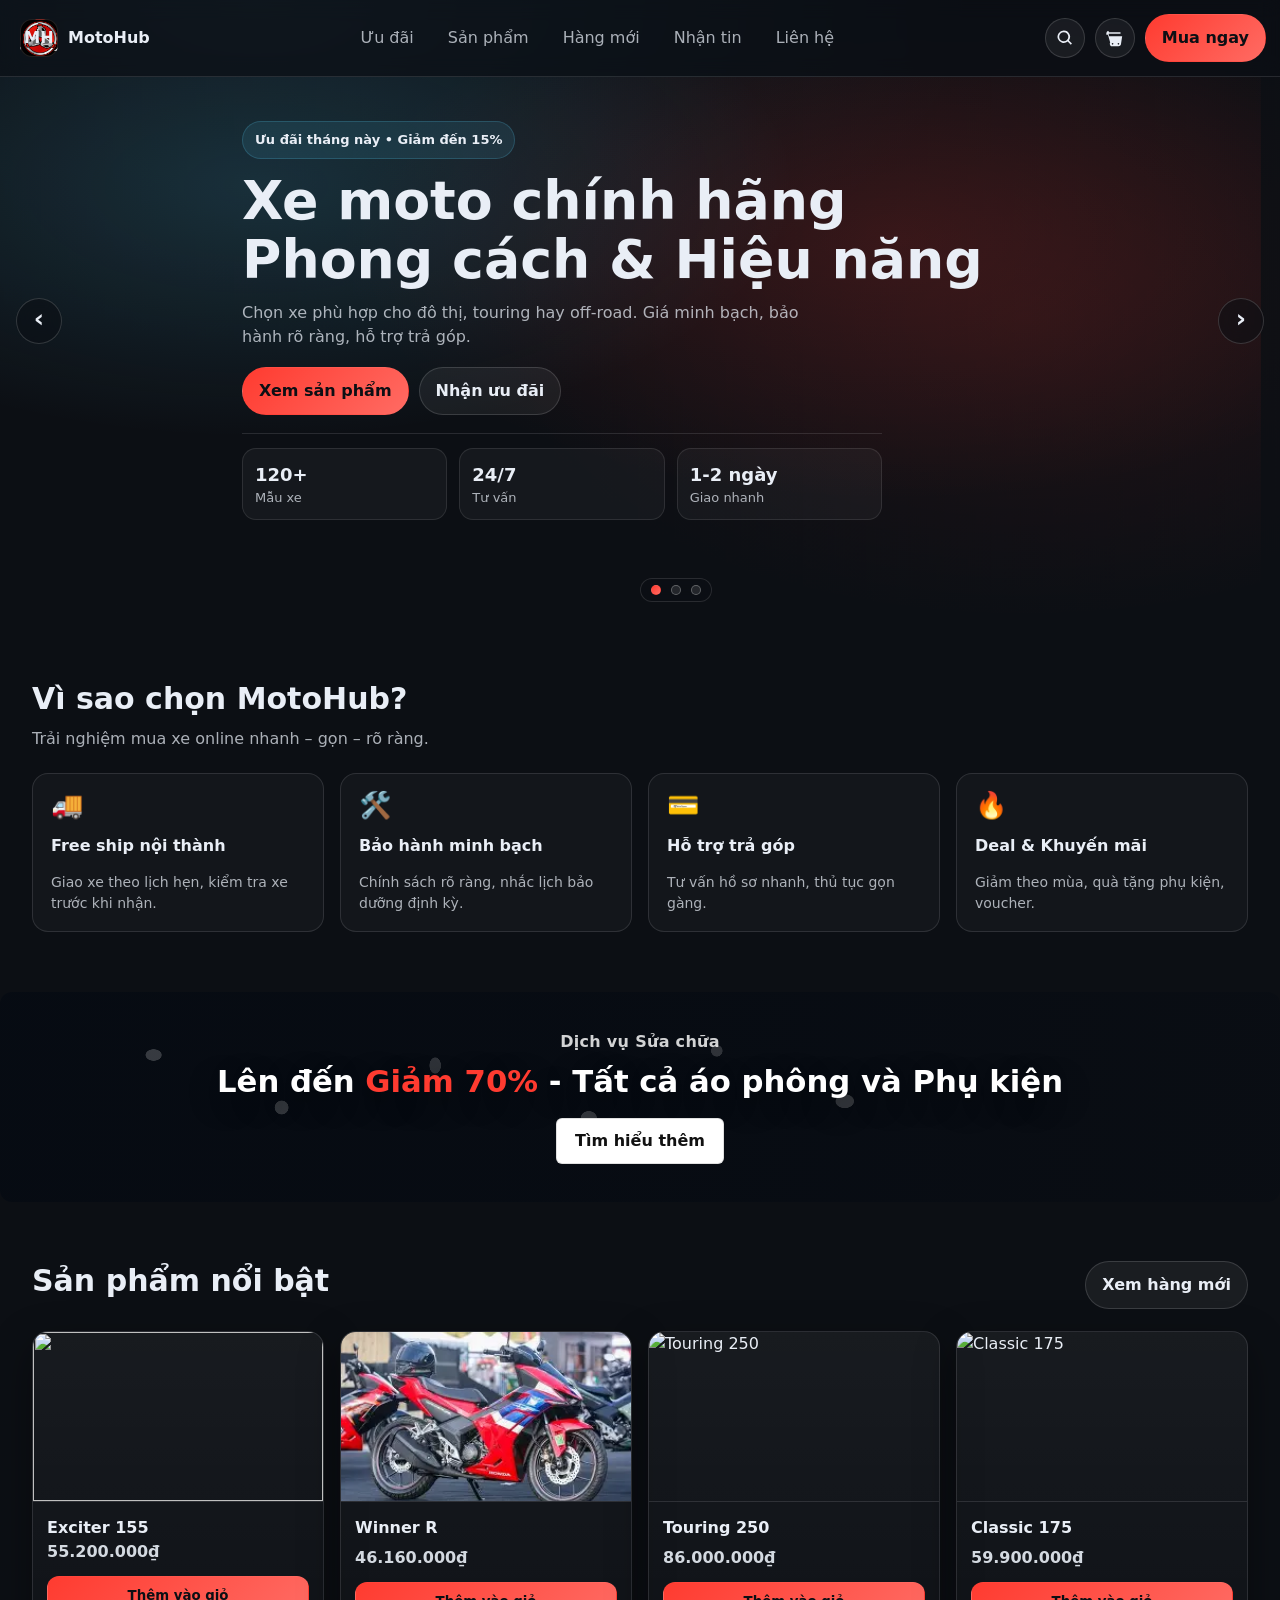
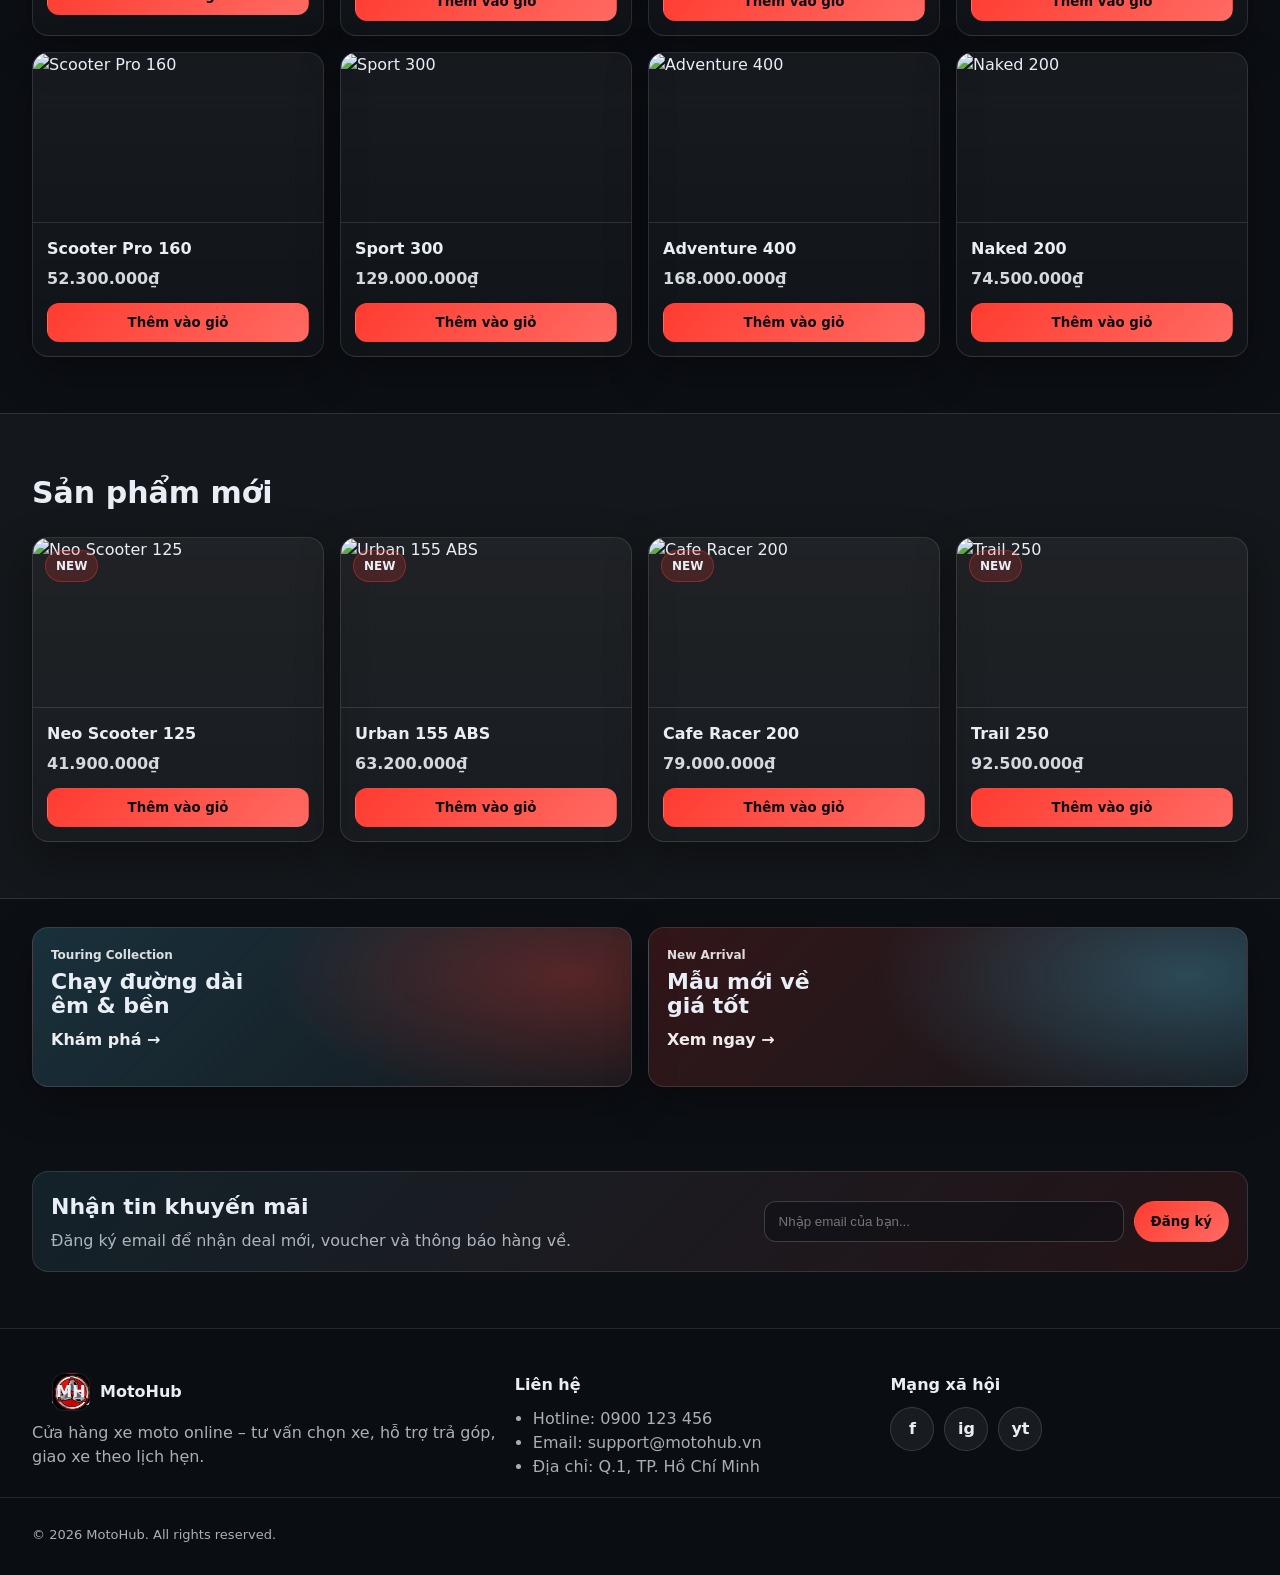
==== commit 600a669e: "phu 10/3" ====
--- a/index.html
+++ b/index.html
@@ -3,7 +3,7 @@
 <head>
   <meta charset="UTF-8" />
   <meta name="viewport" content="width=device-width, initial-scale=1.0" />
-  <title>YaMate | Cửa hàng xe moto</title>
+  <title>MotoHub | Cửa hàng xe moto</title>
   <link rel="stylesheet" href="style.css" />
 </head>
 <body>
@@ -12,8 +12,8 @@
   <header class="header">
     <div class="container header__inner">
       <a class="logo" href="#">
-        <span class="logo__mark"></span>
-        <span class="logo__text">YaMate</span>
+        <span class="logo__mark">MH</span>
+        <span class="logo__text">MotoHub</span>
       </a>
 
       <nav class="nav">
@@ -138,7 +138,7 @@
   <section class="section" id="features">
     <div class="container">
       <div class="section__head">
-        <h2 class="section__title">Vì sao chọn YaMate?</h2>
+        <h2 class="section__title">Vì sao chọn MotoHub?</h2>
         <p class="section__sub">Trải nghiệm mua xe online nhanh – gọn – rõ ràng.</p>
       </div>
 
@@ -167,7 +167,7 @@
     </div>
   </section>
 
-  <!-- Banner (place anywhere in index.html) -->
+  <!-- Banner -->
 <section class="promo-banner" aria-label="Banner khuyến mãi">
   <div class="promo-banner__inner">
     <p class="promo-banner__eyebrow">Dịch vụ Sửa chữa</p>
@@ -215,7 +215,7 @@
 
         <article class="card product">
           <div class="product__img">
-            <img src="https://www.autocar.co.uk/sites/autocar.co.uk/files/styles/body-image/public/porsche-718-cayman-electric-autocar-render.jpg?itok=44bkrInH" alt="Touring 250">
+            <img src="https://images.unsplash.com/photo-1508804052814-cd3ba865a116?auto=format&fit=crop&w=1200&q=70" alt="Touring 250">
           </div>
           <div class="product__body">
             <h3 class="product__name">Touring 250</h3>
@@ -226,7 +226,7 @@
 
         <article class="card product">
           <div class="product__img">
-            <img src="https://imgcdn.stablediffusionweb.com/2024/11/15/1591988a-96ee-49bc-ab0f-7e3624cfd631.jpg" alt="Classic 175">
+            <img src="https://images.unsplash.com/photo-1524593119773-6a7f1b20e0c6?auto=format&fit=crop&w=1200&q=70" alt="Classic 175">
           </div>
           <div class="product__body">
             <h3 class="product__name">Classic 175</h3>
@@ -237,7 +237,7 @@
 
         <article class="card product">
           <div class="product__img">
-            <img src="https://ellaithy.com.eg/wp-content/uploads/2024/05/1716295747_262_226872_cars2025.jpg" alt="Scooter Pro 160">
+            <img src="https://images.unsplash.com/photo-1558981403-c5f9899a28bc?auto=format&fit=crop&w=1200&q=70" alt="Scooter Pro 160">
           </div>
           <div class="product__body">
             <h3 class="product__name">Scooter Pro 160</h3>
@@ -248,7 +248,7 @@
 
         <article class="card product">
           <div class="product__img">
-            <img src="https://th.bing.com/th/id/R.8abaaddc054192a20060eee1da002884?rik=Q%2fJLg12FIwTgEg&riu=http%3a%2f%2fdatabikes.com%2fimgs%2fa%2fa%2fb%2fk%2fx%2faprilia__sportcity_one_2011_3_lgw.jpg&ehk=BWhJN2vRfB%2bmSI1GuLmaG%2bY5fsPghMF8XB5Re%2f6HNPM%3d&risl=&pid=ImgRaw&r=0" alt="Sport 300">
+            <img src="https://images.unsplash.com/photo-1518441902117-f0a9b7f1c9c9?auto=format&fit=crop&w=1200&q=70" alt="Sport 300">
           </div>
           <div class="product__body">
             <h3 class="product__name">Sport 300</h3>
@@ -259,7 +259,7 @@
 
         <article class="card product">
           <div class="product__img">
-            <img src="https://cdn-fastly.motorcycle.com/media/2023/02/23/8846269/2017-ducati-supersport-and-supersport-s-preview.jpg?size=1224x1438&nocrop=1" alt="Adventure 400">
+            <img src="https://images.unsplash.com/photo-1520975958225-96b9d22a6b82?auto=format&fit=crop&w=1200&q=70" alt="Adventure 400">
           </div>
           <div class="product__body">
             <h3 class="product__name">Adventure 400</h3>
@@ -386,8 +386,8 @@
     <div class="container footer__grid">
       <div class="footer__col">
         <div class="logo logo--footer">
-          <span class="logo__mark"></span>
-          <span class="logo__text">YaMate</span>
+          <span class="logo__mark">MH</span>
+          <span class="logo__text">MotoHub</span>
         </div>
         <p class="footer__text">
           Cửa hàng xe moto online – tư vấn chọn xe, hỗ trợ trả góp, giao xe theo lịch hẹn.
@@ -398,7 +398,7 @@
         <h3 class="footer__title">Liên hệ</h3>
         <ul class="footer__list">
           <li>Hotline: 0900 123 456</li>
-          <li>Email: support@yamate.vn</li>
+          <li>Email: support@motohub.vn</li>
           <li>Địa chỉ: Q.1, TP. Hồ Chí Minh</li>
         </ul>
       </div>
@@ -406,15 +406,15 @@
       <div class="footer__col">
         <h3 class="footer__title">Mạng xã hội</h3>
         <div class="social">
-          <a class="social__link" href="#" aria-label="Facebook"><img src="https://freepnglogo.com/images/all_img/facebook-logo.png" alt="itviecblog" width="400" height="40"></a>
-          <a class="social__link" href="#" aria-label="Instagram"><img src="https://www.pngarts.com/files/11/IG-Logo-PNG-Transparent-Image.png" alt="itviecblog" width="400" height="40"></a>
-          <a class="social__link" href="#" aria-label="YouTube"><img src="https://images.seeklogo.com/logo-png/28/1/youtube-logo-png_seeklogo-287828.png" alt="itviecblog" width="400" height="40"></a></a>
+          <a class="social__link" href="#" aria-label="Facebook">f</a>
+          <a class="social__link" href="#" aria-label="Instagram">ig</a>
+          <a class="social__link" href="#" aria-label="YouTube">yt</a>
         </div>
       </div>
     </div>
 
     <div class="container footer__bottom">
-      <p>© 2026 YaMate. All rights reserved.</p>
+      <p>© 2026 MotoHub. All rights reserved.</p>
     </div>
   </footer>
 
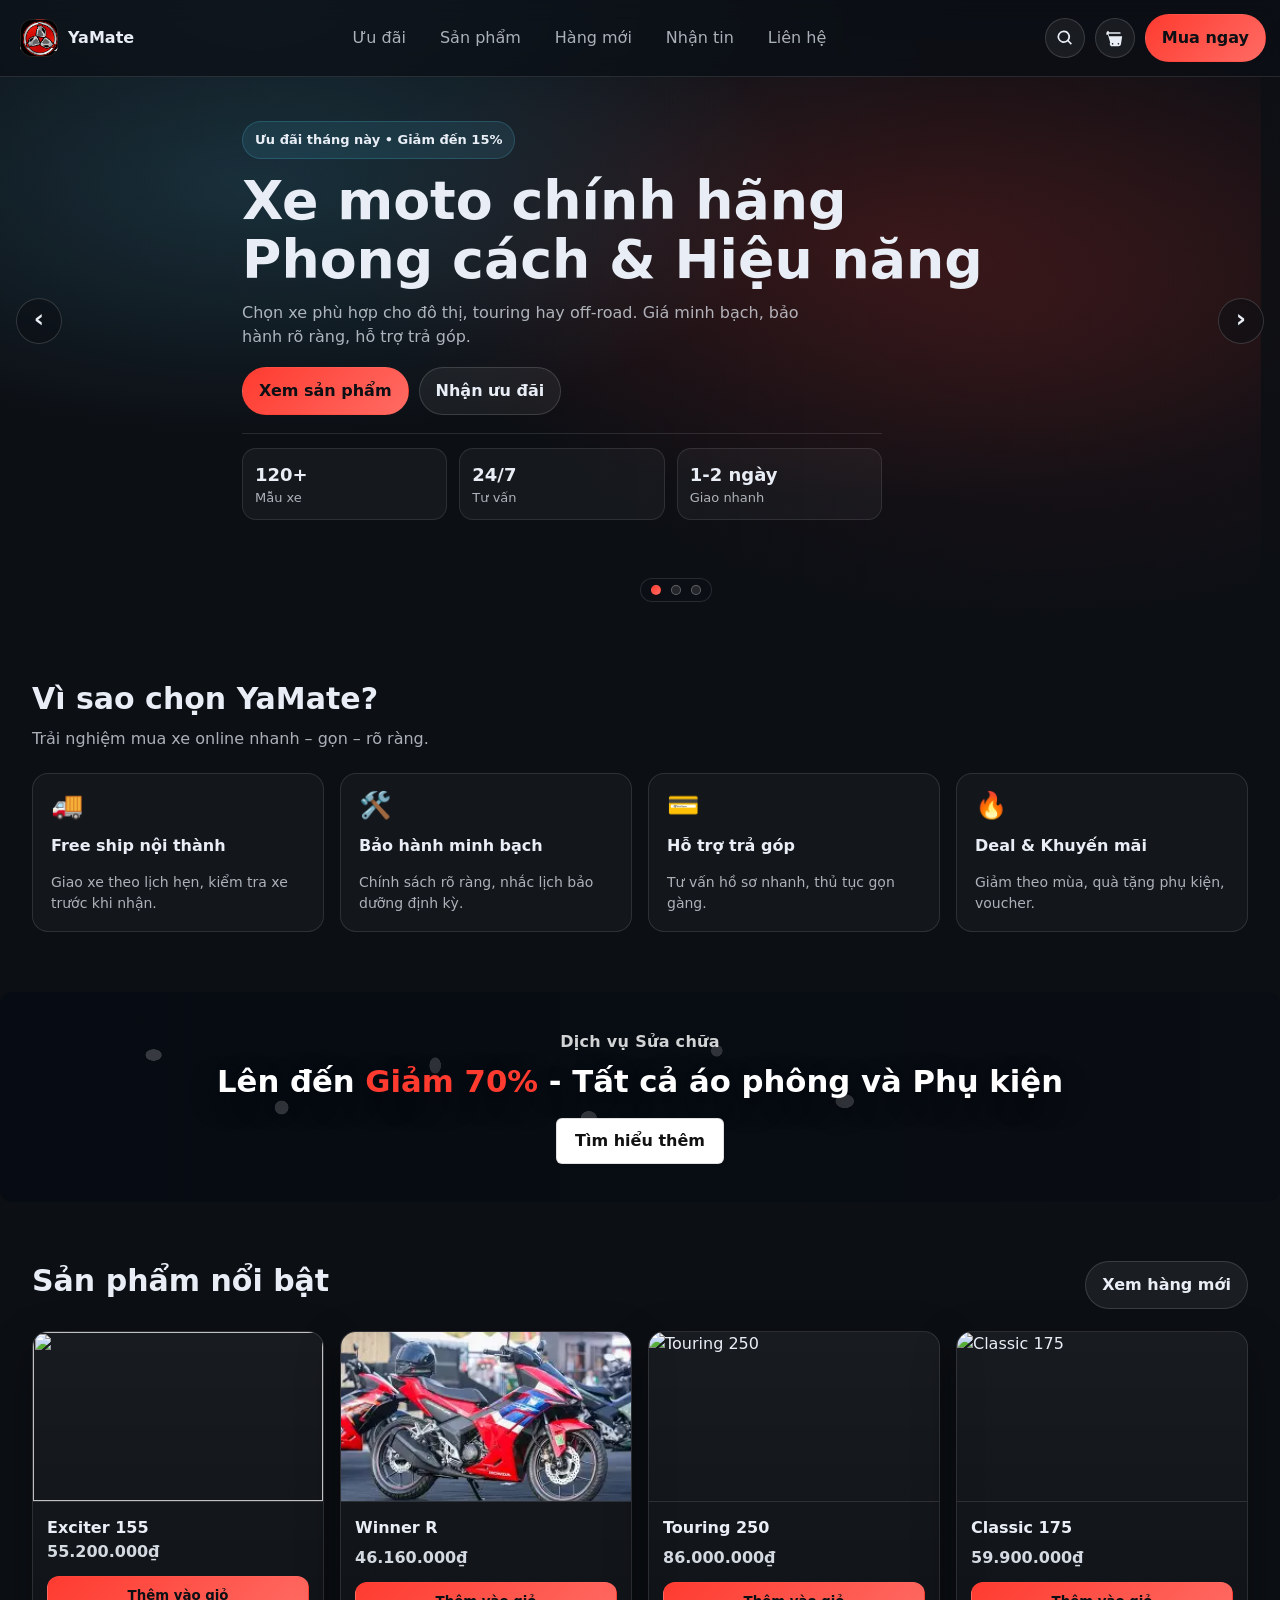
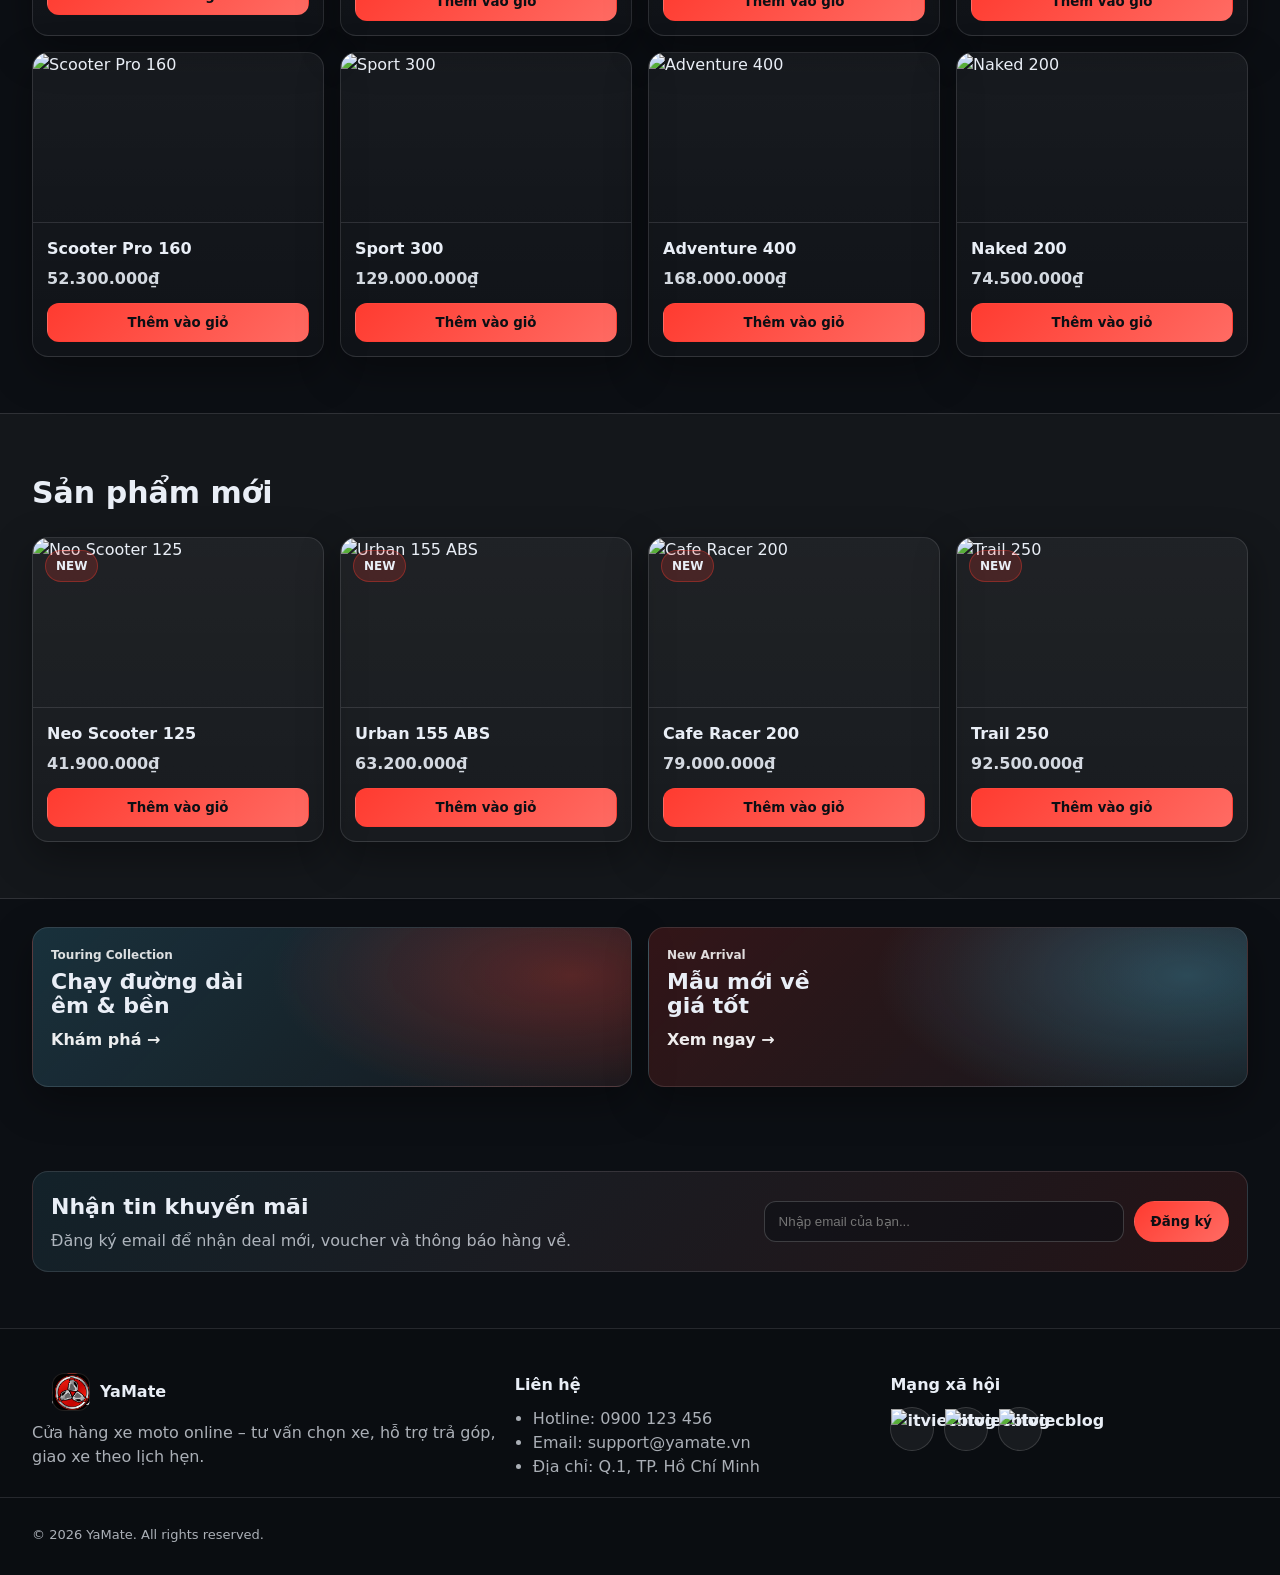
==== commit af944ada: "phu 10/3" ====
--- a/index.html
+++ b/index.html
@@ -3,7 +3,7 @@
 <head>
   <meta charset="UTF-8" />
   <meta name="viewport" content="width=device-width, initial-scale=1.0" />
-  <title>MotoHub | Cửa hàng xe moto</title>
+  <title>YaMate | Cửa hàng xe moto</title>
   <link rel="stylesheet" href="style.css" />
 </head>
 <body>
@@ -12,8 +12,8 @@
   <header class="header">
     <div class="container header__inner">
       <a class="logo" href="#">
-        <span class="logo__mark">MH</span>
-        <span class="logo__text">MotoHub</span>
+        <span class="logo__mark"></span>
+        <span class="logo__text">YaMate</span>
       </a>
 
       <nav class="nav">
@@ -138,7 +138,7 @@
   <section class="section" id="features">
     <div class="container">
       <div class="section__head">
-        <h2 class="section__title">Vì sao chọn MotoHub?</h2>
+        <h2 class="section__title">Vì sao chọn YaMate?</h2>
         <p class="section__sub">Trải nghiệm mua xe online nhanh – gọn – rõ ràng.</p>
       </div>
 
@@ -215,7 +215,7 @@
 
         <article class="card product">
           <div class="product__img">
-            <img src="https://images.unsplash.com/photo-1508804052814-cd3ba865a116?auto=format&fit=crop&w=1200&q=70" alt="Touring 250">
+            <img src="https://www.autocar.co.uk/sites/autocar.co.uk/files/styles/body-image/public/porsche-718-cayman-electric-autocar-render.jpg?itok=44bkrInH" alt="Touring 250">
           </div>
           <div class="product__body">
             <h3 class="product__name">Touring 250</h3>
@@ -226,7 +226,7 @@
 
         <article class="card product">
           <div class="product__img">
-            <img src="https://images.unsplash.com/photo-1524593119773-6a7f1b20e0c6?auto=format&fit=crop&w=1200&q=70" alt="Classic 175">
+            <img src="https://imgcdn.stablediffusionweb.com/2024/11/15/1591988a-96ee-49bc-ab0f-7e3624cfd631.jpg" alt="Classic 175">
           </div>
           <div class="product__body">
             <h3 class="product__name">Classic 175</h3>
@@ -237,7 +237,7 @@
 
         <article class="card product">
           <div class="product__img">
-            <img src="https://images.unsplash.com/photo-1558981403-c5f9899a28bc?auto=format&fit=crop&w=1200&q=70" alt="Scooter Pro 160">
+            <img src="https://ellaithy.com.eg/wp-content/uploads/2024/05/1716295747_262_226872_cars2025.jpg" alt="Scooter Pro 160">
           </div>
           <div class="product__body">
             <h3 class="product__name">Scooter Pro 160</h3>
@@ -248,7 +248,7 @@
 
         <article class="card product">
           <div class="product__img">
-            <img src="https://images.unsplash.com/photo-1518441902117-f0a9b7f1c9c9?auto=format&fit=crop&w=1200&q=70" alt="Sport 300">
+            <img src="https://th.bing.com/th/id/R.8abaaddc054192a20060eee1da002884?rik=Q%2fJLg12FIwTgEg&riu=http%3a%2f%2fdatabikes.com%2fimgs%2fa%2fa%2fb%2fk%2fx%2faprilia__sportcity_one_2011_3_lgw.jpg&ehk=BWhJN2vRfB%2bmSI1GuLmaG%2bY5fsPghMF8XB5Re%2f6HNPM%3d&risl=&pid=ImgRaw&r=0" alt="Sport 300">
           </div>
           <div class="product__body">
             <h3 class="product__name">Sport 300</h3>
@@ -259,7 +259,7 @@
 
         <article class="card product">
           <div class="product__img">
-            <img src="https://images.unsplash.com/photo-1520975958225-96b9d22a6b82?auto=format&fit=crop&w=1200&q=70" alt="Adventure 400">
+            <img src="https://cdn-fastly.motorcycle.com/media/2023/02/23/8846269/2017-ducati-supersport-and-supersport-s-preview.jpg?size=1224x1438&nocrop=1" alt="Adventure 400">
           </div>
           <div class="product__body">
             <h3 class="product__name">Adventure 400</h3>
@@ -386,8 +386,8 @@
     <div class="container footer__grid">
       <div class="footer__col">
         <div class="logo logo--footer">
-          <span class="logo__mark">MH</span>
-          <span class="logo__text">MotoHub</span>
+          <span class="logo__mark"></span>
+          <span class="logo__text">YaMate</span>
         </div>
         <p class="footer__text">
           Cửa hàng xe moto online – tư vấn chọn xe, hỗ trợ trả góp, giao xe theo lịch hẹn.
@@ -398,7 +398,7 @@
         <h3 class="footer__title">Liên hệ</h3>
         <ul class="footer__list">
           <li>Hotline: 0900 123 456</li>
-          <li>Email: support@motohub.vn</li>
+          <li>Email: support@yamate.vn</li>
           <li>Địa chỉ: Q.1, TP. Hồ Chí Minh</li>
         </ul>
       </div>
@@ -406,15 +406,15 @@
       <div class="footer__col">
         <h3 class="footer__title">Mạng xã hội</h3>
         <div class="social">
-          <a class="social__link" href="#" aria-label="Facebook">f</a>
-          <a class="social__link" href="#" aria-label="Instagram">ig</a>
-          <a class="social__link" href="#" aria-label="YouTube">yt</a>
+          <a class="social__link" href="#" aria-label="Facebook"><img src="https://freepnglogo.com/images/all_img/facebook-logo.png" alt="itviecblog" width="400" height="40"></a>
+          <a class="social__link" href="#" aria-label="Instagram"><img src="https://www.pngarts.com/files/11/IG-Logo-PNG-Transparent-Image.png" alt="itviecblog" width="400" height="40"></a>
+          <a class="social__link" href="#" aria-label="YouTube"><img src="https://images.seeklogo.com/logo-png/28/1/youtube-logo-png_seeklogo-287828.png" alt="itviecblog" width="400" height="40"></a></a>
         </div>
       </div>
     </div>
 
     <div class="container footer__bottom">
-      <p>© 2026 MotoHub. All rights reserved.</p>
+      <p>© 2026 YaMate. All rights reserved.</p>
     </div>
   </footer>
 
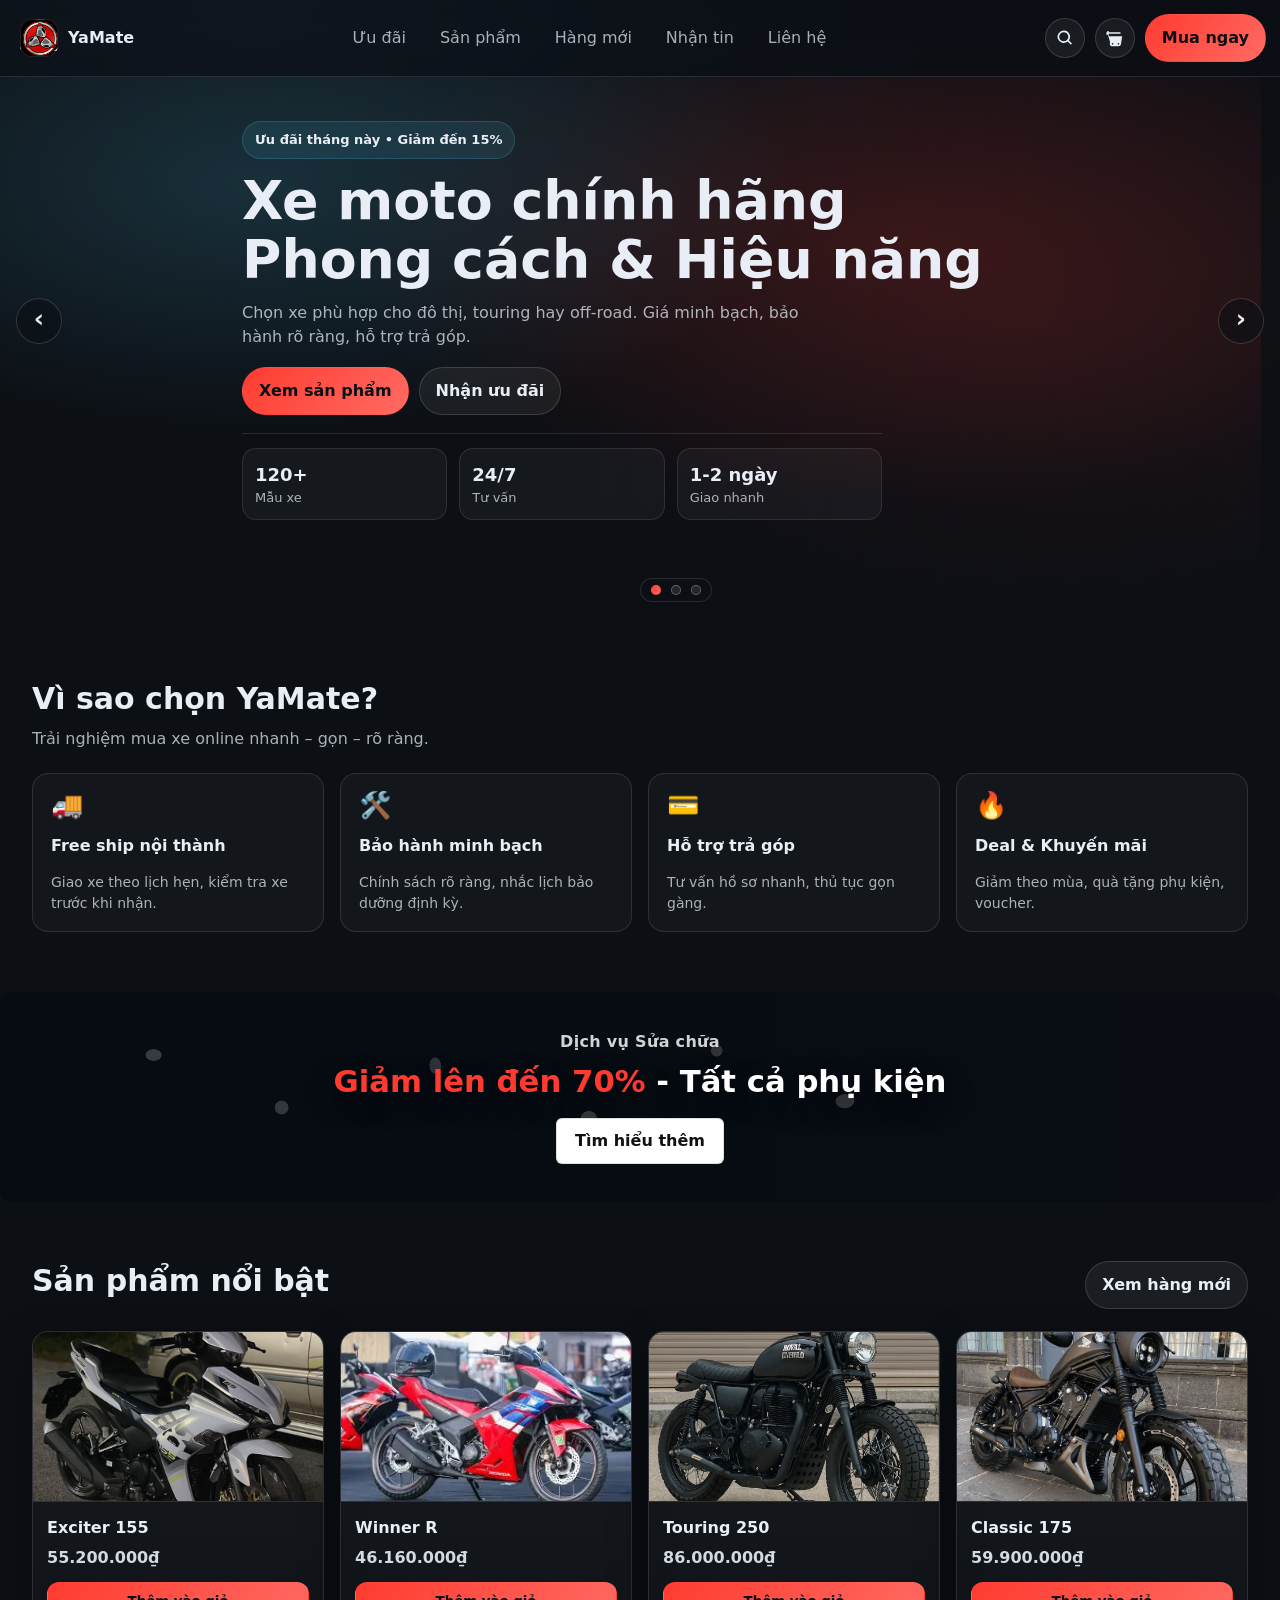
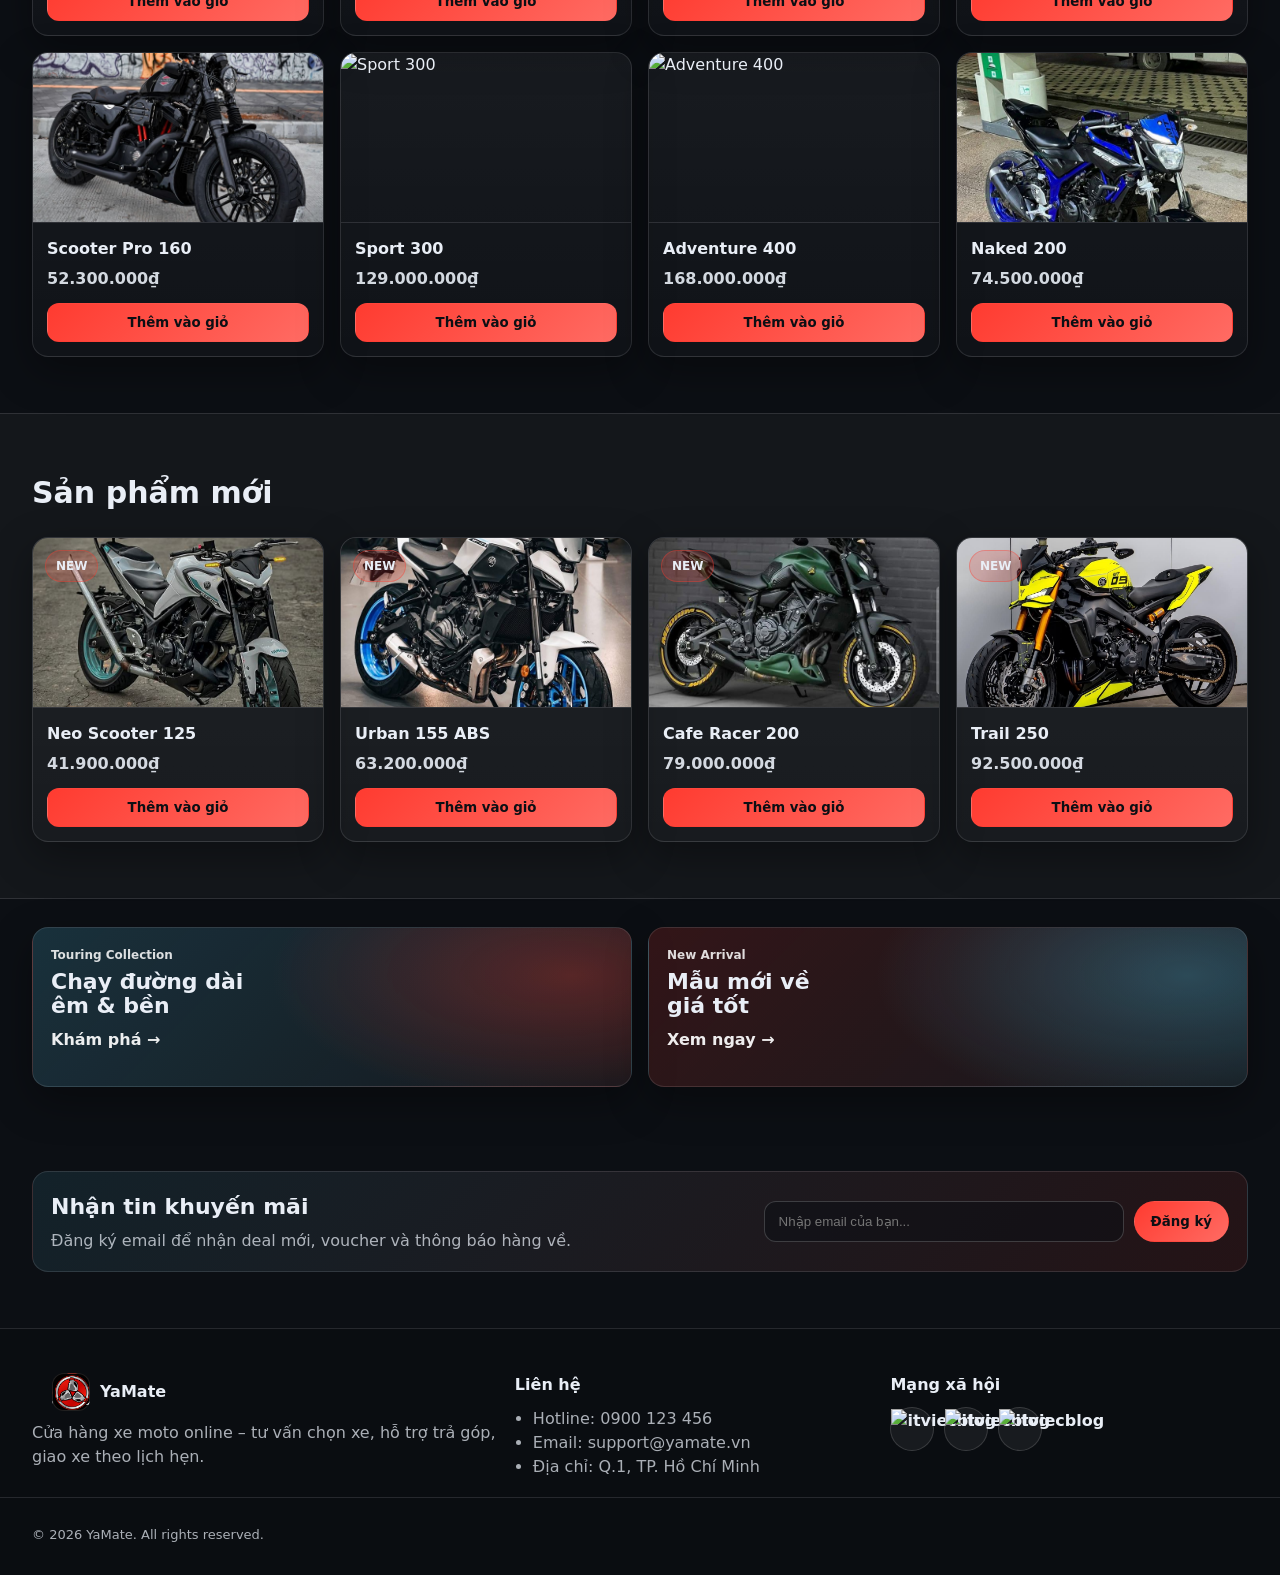
==== commit e24e38f4: "phu picture" ====
--- a/index.html
+++ b/index.html
@@ -173,7 +173,7 @@
     <p class="promo-banner__eyebrow">Dịch vụ Sửa chữa</p>
 
     <h2 class="promo-banner__title">
-      Lên đến <span class="promo-banner__highlight">Giảm 70%</span> - Tất cả áo phông và Phụ kiện
+      <span class="promo-banner__highlight">Giảm lên đến 70%</span> - Tất cả phụ kiện
     </h2>
 
     <a class="promo-banner__btn" href="#products">Tìm hiểu thêm</a>
@@ -193,10 +193,10 @@
       <div class="grid grid--4">
         <article class="card product">
           <div class="product__img">
-            <img src="https://yamaha-motor.com.vn/wp/wp-content/uploads/2023/09/Exciter-155-VVA-GP-ABS_004-768x645.png">
-          </div>
-          <div class="product__body">
-            <h3 class="product__name">Exciter 155
+            <img src="assets/27fa0c6b3e02c82f6bfc94ca9be14b45.jpg" alt="Exciter 155">
+          </div>
+          <div class="product__body">
+            <h3 class="product__name">Exciter 155</h3>
             <p class="product__price">55.200.000₫</p>
             <button class="btn btn--primary btn--full">Thêm vào giỏ</button>
           </div>
@@ -215,7 +215,7 @@
 
         <article class="card product">
           <div class="product__img">
-            <img src="https://www.autocar.co.uk/sites/autocar.co.uk/files/styles/body-image/public/porsche-718-cayman-electric-autocar-render.jpg?itok=44bkrInH" alt="Touring 250">
+            <img src="assets/2.jpg" alt="Touring 250">
           </div>
           <div class="product__body">
             <h3 class="product__name">Touring 250</h3>
@@ -226,7 +226,7 @@
 
         <article class="card product">
           <div class="product__img">
-            <img src="https://imgcdn.stablediffusionweb.com/2024/11/15/1591988a-96ee-49bc-ab0f-7e3624cfd631.jpg" alt="Classic 175">
+            <img src="assets/3.jpg" alt="Classic 175">
           </div>
           <div class="product__body">
             <h3 class="product__name">Classic 175</h3>
@@ -237,7 +237,7 @@
 
         <article class="card product">
           <div class="product__img">
-            <img src="https://ellaithy.com.eg/wp-content/uploads/2024/05/1716295747_262_226872_cars2025.jpg" alt="Scooter Pro 160">
+            <img src="assets/8d2d521084e846129af08bd8f377f24b.jpg" alt="Scooter Pro 160">
           </div>
           <div class="product__body">
             <h3 class="product__name">Scooter Pro 160</h3>
@@ -270,7 +270,7 @@
 
         <article class="card product">
           <div class="product__img">
-            <img src="https://images.unsplash.com/photo-1503376780353-7e6692767b70?auto=format&fit=crop&w=1200&q=70" alt="Naked 200">
+            <img src="assets/4.jpg" alt="Naked 200">
           </div>
           <div class="product__body">
             <h3 class="product__name">Naked 200</h3>
@@ -293,7 +293,7 @@
         <article class="card product product--new">
           <div class="product__img">
             <span class="tag">NEW</span>
-            <img src="https://images.unsplash.com/photo-1519641471654-76ce0107ad1b?auto=format&fit=crop&w=1200&q=70" alt="Neo Scooter 125">
+            <img src="assets/5.jpg" alt="Neo Scooter 125">
           </div>
           <div class="product__body">
             <h3 class="product__name">Neo Scooter 125</h3>
@@ -305,7 +305,7 @@
         <article class="card product product--new">
           <div class="product__img">
             <span class="tag">NEW</span>
-            <img src="https://images.unsplash.com/photo-1558981359-219d6364c9c8?auto=format&fit=crop&w=1200&q=70" alt="Urban 155 ABS">
+            <img src="assets/8.jpg" alt="Urban 155 ABS">
           </div>
           <div class="product__body">
             <h3 class="product__name">Urban 155 ABS</h3>
@@ -317,7 +317,7 @@
         <article class="card product product--new">
           <div class="product__img">
             <span class="tag">NEW</span>
-            <img src="https://images.unsplash.com/photo-1504215680853-026ed2a45def?auto=format&fit=crop&w=1200&q=70" alt="Cafe Racer 200">
+            <img src="assets/6.jpg" alt="Cafe Racer 200">
           </div>
           <div class="product__body">
             <h3 class="product__name">Cafe Racer 200</h3>
@@ -329,7 +329,7 @@
         <article class="card product product--new">
           <div class="product__img">
             <span class="tag">NEW</span>
-            <img src="https://images.unsplash.com/photo-1524593119773-6a7f1b20e0c6?auto=format&fit=crop&w=1200&q=70" alt="Trail 250">
+            <img src="assets/7.jpg" alt="Trail 250">
           </div>
           <div class="product__body">
             <h3 class="product__name">Trail 250</h3>
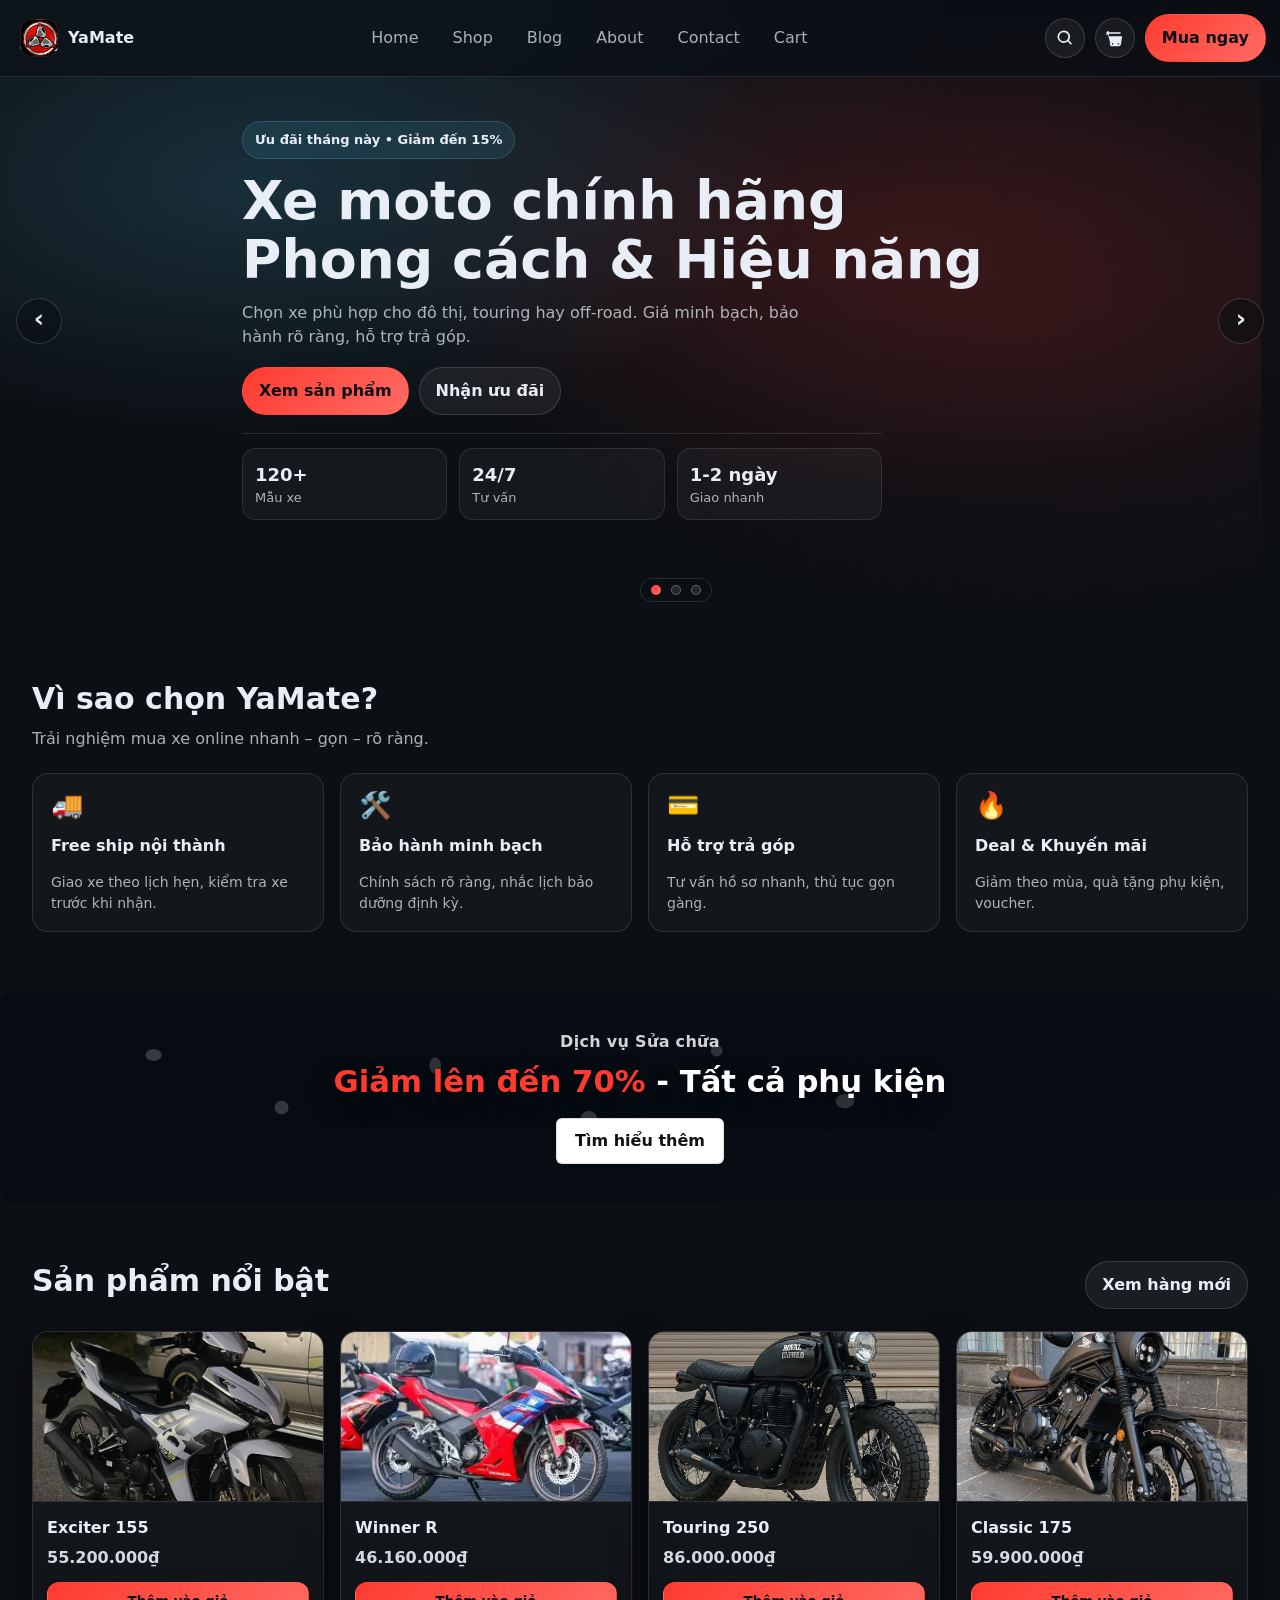
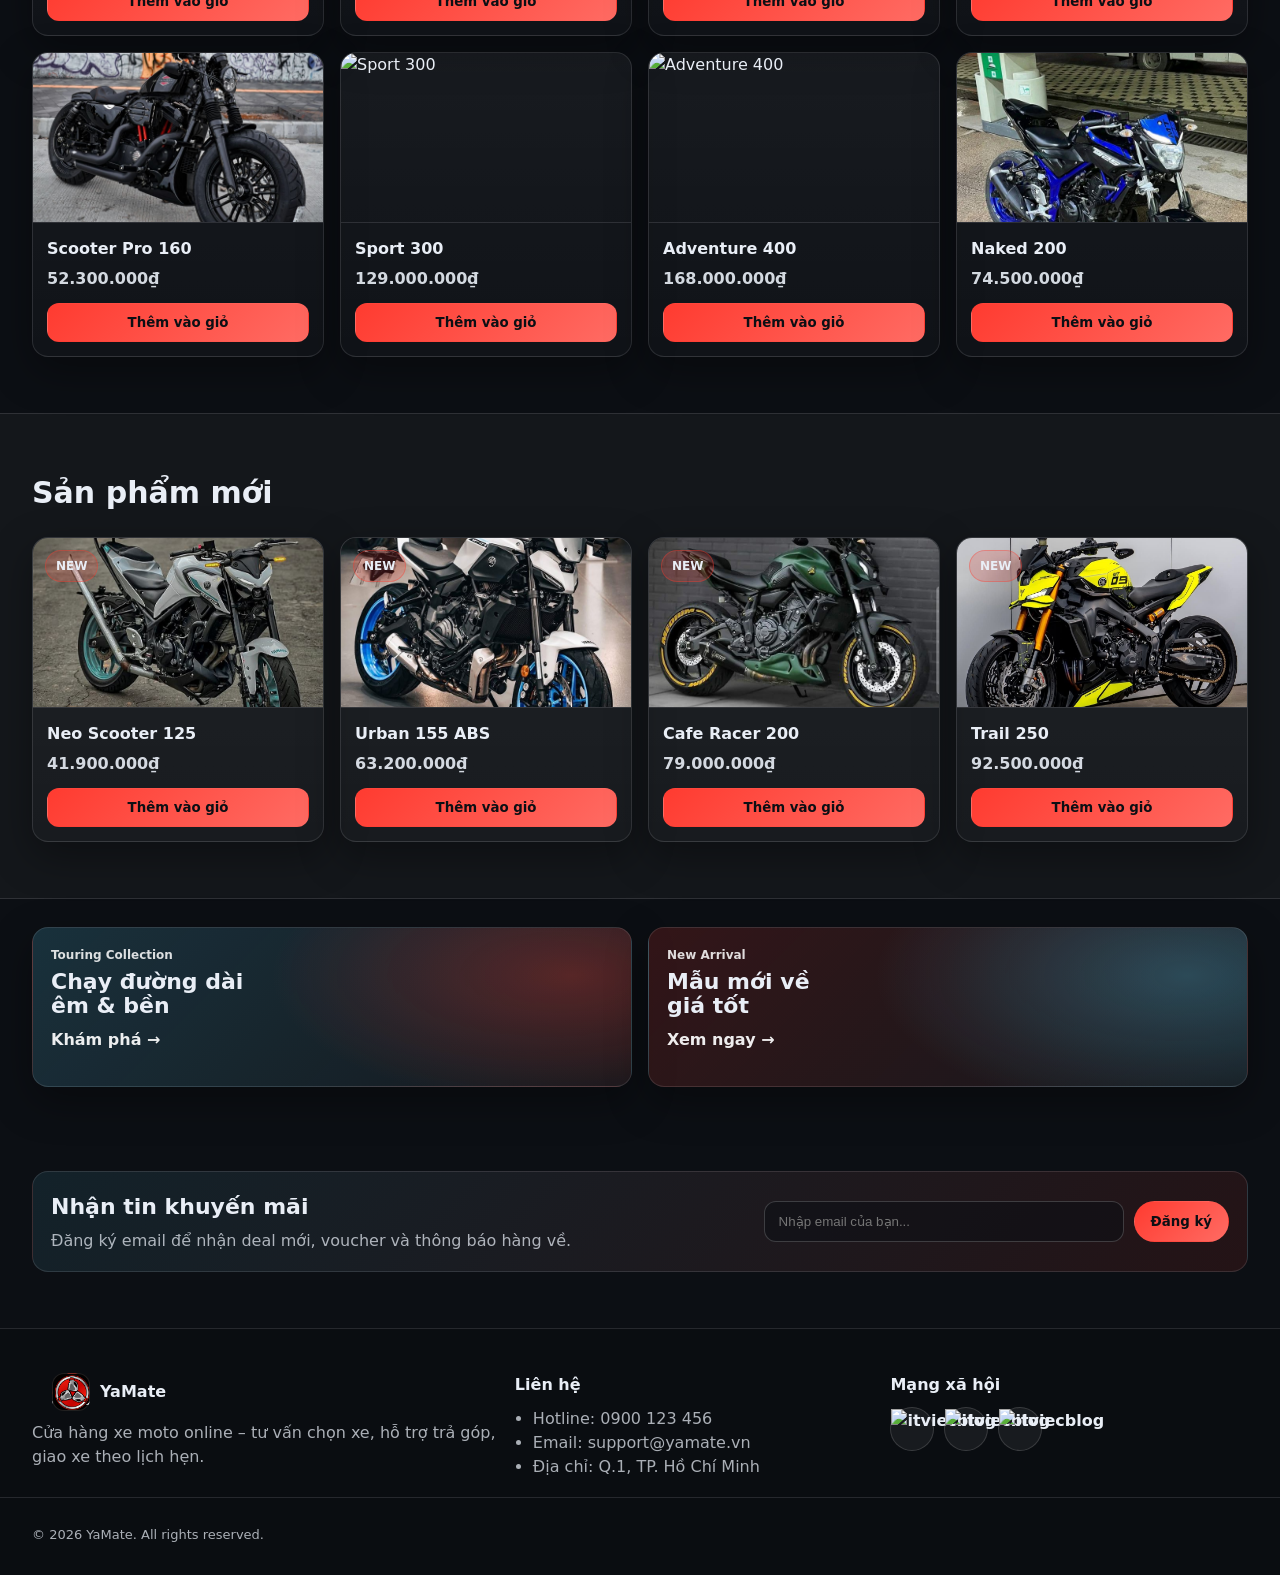
==== commit 3d3ea51d: "add pages" ====
--- a/index.html
+++ b/index.html
@@ -4,7 +4,7 @@
   <meta charset="UTF-8" />
   <meta name="viewport" content="width=device-width, initial-scale=1.0" />
   <title>YaMate | Cửa hàng xe moto</title>
-  <link rel="stylesheet" href="style.css" />
+  <link rel="stylesheet" href="index_style.css" />
 </head>
 <body>
 
@@ -17,11 +17,12 @@
       </a>
 
       <nav class="nav">
-        <a class="nav__link" href="#features">Ưu đãi</a>
-        <a class="nav__link" href="#products">Sản phẩm</a>
-        <a class="nav__link" href="#new">Hàng mới</a>
-        <a class="nav__link" href="#newsletter">Nhận tin</a>
-        <a class="nav__link" href="#footer">Liên hệ</a>
+        <a class="nav__link" href="../index.html">Home</a>
+        <a class="nav__link" href="src/shop.html">Shop</a>
+        <a class="nav__link" href="src/blog.html">Blog</a>
+        <a class="nav__link" href="src/about.html">About</a>
+        <a class="nav__link" href="src/contact.html">Contact</a>
+        <a class="nav__link" href="src/cart.html">Cart</a>
       </nav>
 
       <div class="header__actions">
@@ -58,7 +59,7 @@
               Chọn xe phù hợp cho đô thị, touring hay off-road. Giá minh bạch, bảo hành rõ ràng, hỗ trợ trả góp.
             </p>
             <div class="hs__cta">
-              <a class="btn btn--primary" href="#products">Xem sản phẩm</a>
+              <a class="btn btn--primary" href="src/shop.html">Xem sản phẩm</a>
               <a class="btn btn--ghost" href="#newsletter">Nhận ưu đãi</a>
             </div>
 
@@ -88,7 +89,7 @@
               Gợi ý xe touring cho nhu cầu đi xa: tư thế lái thoải mái, bình xăng lớn, phuộc êm, dễ bảo dưỡng.
             </p>
             <div class="hs__cta">
-              <a class="btn btn--primary" href="#products">Khám phá touring</a>
+              <a class="btn btn--primary" href="src/shop.html">Khám phá touring</a>
               <a class="btn btn--ghost" href="#features">Xem ưu đãi</a>
             </div>
           </div>
@@ -103,7 +104,7 @@
               Cập nhật các mẫu mới: phanh ABS, đồng hồ TFT, đèn LED. Hỗ trợ trả góp nhanh và giao theo lịch hẹn.
             </p>
             <div class="hs__cta">
-              <a class="btn btn--primary" href="#new">Xem hàng mới</a>
+              <a class="btn btn--primary" href="src/shop.html">Xem hàng mới</a>
               <a class="btn btn--ghost" href="#newsletter">Nhận thông báo</a>
             </div>
           </div>
@@ -187,7 +188,7 @@
         <div>
           <h2 class="section__title">Sản phẩm nổi bật</h2>
         </div>
-        <a class="btn btn--ghost" href="#new">Xem hàng mới</a>
+        <a class="btn btn--ghost" href="src/shop.html">Xem hàng mới</a>
       </div>
 
       <div class="grid grid--4">
@@ -198,7 +199,7 @@
           <div class="product__body">
             <h3 class="product__name">Exciter 155</h3>
             <p class="product__price">55.200.000₫</p>
-            <button class="btn btn--primary btn--full">Thêm vào giỏ</button>
+            <button class="btn btn--primary btn--full" href="src/product.html">Thêm vào giỏ</button>
           </div>
         </article>
 
@@ -209,7 +210,7 @@
           <div class="product__body">
             <h3 class="product__name">Winner R</h3>
             <p class="product__price">46.160.000₫</p>
-            <button class="btn btn--primary btn--full">Thêm vào giỏ</button>
+            <button class="btn btn--primary btn--full" href="src/product.html">Thêm vào giỏ</button>
           </div>
         </article> 
 
@@ -220,7 +221,7 @@
           <div class="product__body">
             <h3 class="product__name">Touring 250</h3>
             <p class="product__price">86.000.000₫</p>
-            <button class="btn btn--primary btn--full">Thêm vào giỏ</button>
+            <button class="btn btn--primary btn--full" href="src/product.html">Thêm vào giỏ</button>
           </div>
         </article>
 
@@ -231,7 +232,7 @@
           <div class="product__body">
             <h3 class="product__name">Classic 175</h3>
             <p class="product__price">59.900.000₫</p>
-            <button class="btn btn--primary btn--full">Thêm vào giỏ</button>
+            <button class="btn btn--primary btn--full" href="src/product.html">Thêm vào giỏ</button>
           </div>
         </article>
 
@@ -242,7 +243,7 @@
           <div class="product__body">
             <h3 class="product__name">Scooter Pro 160</h3>
             <p class="product__price">52.300.000₫</p>
-            <button class="btn btn--primary btn--full">Thêm vào giỏ</button>
+            <button class="btn btn--primary btn--full" href="src/product.html">Thêm vào giỏ</button>
           </div>
         </article>
 
@@ -253,7 +254,7 @@
           <div class="product__body">
             <h3 class="product__name">Sport 300</h3>
             <p class="product__price">129.000.000₫</p>
-            <button class="btn btn--primary btn--full">Thêm vào giỏ</button>
+            <button class="btn btn--primary btn--full" href="src/product.html">Thêm vào giỏ</button>
           </div>
         </article>
 
@@ -264,7 +265,7 @@
           <div class="product__body">
             <h3 class="product__name">Adventure 400</h3>
             <p class="product__price">168.000.000₫</p>
-            <button class="btn btn--primary btn--full">Thêm vào giỏ</button>
+            <button class="btn btn--primary btn--full" href="src/product.html">Thêm vào giỏ</button>
           </div>
         </article>
 
@@ -275,7 +276,7 @@
           <div class="product__body">
             <h3 class="product__name">Naked 200</h3>
             <p class="product__price">74.500.000₫</p>
-            <button class="btn btn--primary btn--full">Thêm vào giỏ</button>
+            <button class="btn btn--primary btn--full" href="src/product.html">Thêm vào giỏ</button>
           </div>
         </article>
       </div>
--- a/index_style.css
+++ b/index_style.css
@@ -0,0 +1,634 @@
+:root{
+  --bg: #0c0f14;
+  --text: #e9eef6;
+  --muted: rgba(233,238,246,.72);
+  --line: rgba(233,238,246,.12);
+
+  --primary: #ff3b30;
+  --primary-2: #ff6b63;
+  --accent: #56ccf2;
+
+  --radius: 16px;
+  --shadow: 0 14px 40px rgba(0,0,0,.35);
+}
+
+*{ box-sizing:border-box; }
+html,body{ margin:0; padding:0; }
+body{
+  font-family: system-ui, -apple-system, Segoe UI, Roboto, Arial, sans-serif;
+  color: var(--text);
+  line-height: 1.5;
+  background:
+    radial-gradient(1200px 600px at 20% 0%, rgba(86,204,242,.12), transparent 60%),
+    radial-gradient(900px 500px at 80% 10%, rgba(255,59,48,.14), transparent 60%),
+    var(--bg);
+}
+img{ max-width:100%; display:block; }
+a{ color:inherit; text-decoration:none; }
+
+.container{
+  width: 100%;
+  max-width: 100%;
+  padding: 0 32px;
+  margin: 0 auto;
+}
+
+.section{ padding: 56px 0; }
+.section--tight{ padding: 28px 0;}
+.section--alt{
+  background: rgba(255,255,255,.03);
+  border-top: 1px solid var(--line);
+  border-bottom: 1px solid var(--line);
+}
+.section__head{ margin-bottom: 22px; }
+.section__head--row{
+  display:flex; align-items:flex-end; justify-content:space-between;
+  gap: 16px;
+}
+.section__title{ font-size: clamp(22px, 3vw, 30px); margin:0 0 6px; }
+.section__sub{ margin:0; color: var(--muted); }
+
+.grid{ display:grid; gap: 16px; }
+.grid--4{ grid-template-columns: repeat(auto-fit, minmax(240px, 1fr)); }
+
+.btn{
+  display:inline-flex; align-items:center; justify-content:center;
+  padding: 11px 16px;
+  border-radius: 999px;
+  border: 1px solid transparent;
+  font-weight: 800;
+  transition: transform .15s ease, background .15s ease, border-color .15s ease, opacity .15s ease;
+  cursor: pointer;
+  white-space: nowrap;
+  font-family: inherit;
+}
+.btn:active{ transform: translateY(1px); }
+.btn--primary{
+  background: linear-gradient(135deg, var(--primary), var(--primary-2));
+  color: #0c0f14;
+}
+.btn--primary:hover{ opacity: .92; }
+.btn--ghost{
+  background: rgba(255,255,255,.06);
+  border-color: rgba(255,255,255,.14);
+  color: var(--text);
+}
+.btn--ghost:hover{
+  background: rgba(255,255,255,.10);
+  border-color: rgba(255,255,255,.22);
+}
+.btn--full{ width: 100%; border-radius: 12px; }
+
+.card{
+  background: linear-gradient(180deg, rgba(255,255,255,.05), rgba(255,255,255,.02));
+  border: 1px solid var(--line);
+  border-radius: var(--radius);
+  box-shadow: var(--shadow);
+}
+
+/* ============== HEADER ============== */
+.header{
+  position: sticky;
+  top: 0;
+  z-index: 10;
+  backdrop-filter: blur(10px);
+  background: rgba(12,15,20,.65);
+  border-bottom: 1px solid var(--line);
+}
+.header__inner{
+  display:flex; align-items:center; justify-content:space-between;
+  gap: 16px;
+  padding: 14px 14px 14px 0;
+}
+.logo{ display:flex; align-items:center; gap: 10px; font-weight: 900; }
+.logo__mark{
+  width: 38px; height: 38px;
+  border-radius: 12px;
+  display:grid; place-items:center;
+  background-image: url(assets/Screenshot\ 2026-03-10\ 082313.png);
+  background-size: cover;
+  border: 1px solid rgba(255,255,255,.12);
+  margin-left: 20px;
+}
+.nav{ display:flex; align-items:center; gap: 14px; }
+.nav__link{
+  color: var(--muted);
+  padding: 8px 10px;
+  border-radius: 999px;
+  transition: background .15s ease, color .15s ease;
+}
+.nav__link:hover{ 
+  background: rgba(255,255,255,.08); 
+  color: var(--text); 
+  transform: translateY(-1px);
+}
+
+.header__actions{ display:flex; align-items:center; gap: 10px; }
+.icon-btn{
+  width: 40px; height: 40px;
+  border-radius: 999px;
+  border: 1px solid rgba(255,255,255,.14);
+  background: rgba(255,255,255,.06);
+  display:grid; place-items:center;
+  cursor:pointer;
+  transition: background .15s ease, border-color .15s ease, transform .15s ease;
+}
+.icon-btn:hover{
+  background: rgba(255,255,255,.10);
+  border-color: rgba(255,255,255,.22);
+  transform: translateY(-1px);
+}
+.icon{ width: 20px; height: 20px; fill: var(--text); }
+
+/* ============== HERO SLIDER (CSS-only) ============== */
+.hero-slider{
+  position: relative;
+  width: 100%;
+  overflow: hidden;
+  min-height: clamp(520px, 70vh, 525px);
+}
+
+.hs__radio{ position:absolute; opacity:0; pointer-events:none; }
+
+.hs__viewport{ width:100%; height:100%; position: relative; }
+.hs__track{
+  display:flex;
+  width: 300%;
+  height: 100%;
+  transition: transform .55s ease;
+}
+
+/* slide move */
+#hs-1:checked ~ .hs__viewport .hs__track{ transform: translateX(0%); }
+#hs-2:checked ~ .hs__viewport .hs__track{ transform: translateX(-33.3333%); }
+#hs-3:checked ~ .hs__viewport .hs__track{ transform: translateX(-66.6666%); }
+
+.hs__slide{
+  width: 100%;
+  flex: 0 0 33.3333%;
+  position: relative;
+  display:flex;
+  align-items:center;
+  padding: 44px 0;
+}
+
+/* Background images */
+.hs__slide::before{
+  content:"";
+  position:absolute;
+  inset:0;
+  background-size: cover;
+  background-position: center;
+  transform: scale(1.03);
+}
+.hs__slide--1::before{
+  background-image:
+    linear-gradient(90deg, rgba(12,15,20,.86) 0%, rgba(12,15,20,.55) 55%, rgba(12,15,20,.25) 100%),
+    url("https://tse4.mm.bing.net/th/id/OIP.npvwderQwO7_FUpPDfr9yAHaFC?rs=1&pid=ImgDetMain&o=7&rm=3");
+}
+.hs__slide--2::before{
+  background-image:
+    linear-gradient(90deg, rgba(12,15,20,.86) 0%, rgba(12,15,20,.55) 55%, rgba(12,15,20,.25) 100%),
+    url("https://wallpapercave.com/wp/6OvzRfB.jpg");
+}
+.hs__slide--3::before{
+  background-image:
+    linear-gradient(90deg, rgba(12,15,20,.86) 0%, rgba(12,15,20,.55) 55%, rgba(12,15,20,.25) 100%),
+    url("https://images.unsplash.com/photo-1558981403-c5f9899a28bc?auto=format&fit=crop&w=2400&q=70");
+}
+
+/* overlay glow */
+.hs__slide::after{
+  content:"";
+  position:absolute;
+  inset:0;
+  background:
+    radial-gradient(900px 420px at 20% 20%, rgba(86,204,242,.16), transparent 60%),
+    radial-gradient(900px 420px at 70% 30%, rgba(255,59,48,.14), transparent 62%);
+  pointer-events:none;
+}
+
+.hs__content{
+  position: relative;
+  z-index: 2;
+  max-width: 860px; /* để chữ không quá dài */
+  padding-bottom: 56px;
+}
+
+.badge{
+  display:inline-block;
+  padding: 8px 12px;
+  border-radius: 999px;
+  background: rgba(86,204,242,.10);
+  border: 1px solid rgba(86,204,242,.20);
+  color: var(--text);
+  margin: 0 0 12px;
+  font-weight: 800;
+  font-size: 13px;
+}
+.badge--alt{
+  background: rgba(255,255,255,.06);
+  border-color: rgba(255,255,255,.14);
+}
+.badge--alt2{
+  background: rgba(255,59,48,.14);
+  border-color: rgba(255,59,48,.25);
+}
+
+.hs__title{
+  font-size: clamp(30px, 4.2vw, 56px);
+  line-height: 1.1;
+  margin: 0 0 12px;
+}
+.hs__desc{
+  margin: 0 0 18px;
+  color: var(--muted);
+  max-width: 58ch;
+}
+.hs__cta{ display:flex; gap: 10px; flex-wrap:wrap; }
+
+.hs__stats{
+  display:flex; gap: 12px; flex-wrap:wrap;
+  border-top: 1px solid var(--line);
+  padding-top: 14px;
+  margin-top: 18px;
+  max-width: 640px;
+}
+.stat{
+  flex: 1;
+  min-width: 140px;
+  padding: 12px 12px;
+  border-radius: 14px;
+  background: rgba(255,255,255,.04);
+  border: 1px solid rgba(255,255,255,.10);
+}
+.stat__num{ font-size: 18px; font-weight: 900; }
+.stat__label{ color: var(--muted); font-size: 13px; }
+
+/* arrows */
+.hs__arrows{
+  position:absolute;
+  inset: 0;
+  pointer-events:none;
+}
+.hs__arrow{
+  padding-bottom: 5px;
+  pointer-events:auto;
+  position:absolute;
+  top: 45%;
+  transform: translateY(-50%);
+  width: 46px;
+  height: 46px;
+  border-radius: 999px;
+  border: 1px solid rgba(255,255,255,.16);
+  background: rgba(12,15,20,.55);
+  backdrop-filter: blur(8px);
+  display:grid;
+  place-items:center;
+  font-size: 25px;
+  font-weight: 900;
+  cursor:pointer;
+  transition: transform .15s ease, background .15s ease, border-color .15s ease;
+}
+.hs__arrow:hover{
+  transform: translateY(-50%) scale(1.05);
+  background: rgba(12,15,20,.75);
+  border-color: rgba(255,255,255,.26);
+}
+.hs__arrow--prev{ left: 16px; }
+.hs__arrow--next{ right: 16px; }
+
+/* show arrows depending on checked radio */
+.hs__show-1, .hs__show-2, .hs__show-3{ display:none; }
+#hs-1:checked ~ .hs__arrows .hs__show-1{ display:grid; }
+#hs-2:checked ~ .hs__arrows .hs__show-2{ display:grid; }
+#hs-3:checked ~ .hs__arrows .hs__show-3{ display:grid; }
+
+/* dots */
+.hs__dots{
+  position:absolute;
+  bottom: 18px;
+  left: 50%;
+  display:flex;
+  justify-content:center;
+  gap: 10px;
+  z-index: 3;
+  padding: 6px 10px;
+  border-radius: 999px;
+  background: rgba(12,15,20,.35);
+  border: 1px solid rgba(255,255,255,.12);
+  backdrop-filter: blur(6px);
+}
+.hs__dot{
+  width: 10px; height: 10px;
+  border-radius: 999px;
+  border: 1px solid rgba(255,255,255,.28);
+  background: rgba(255,255,255,.10);
+  cursor:pointer;
+  transition: transform .15s ease, background .15s ease, border-color .15s ease;
+}
+.hs__dot:hover{ transform: scale(1.15); }
+
+/* active dot */
+#hs-1:checked ~ .hs__dots label[for="hs-1"],
+#hs-2:checked ~ .hs__dots label[for="hs-2"],
+#hs-3:checked ~ .hs__dots label[for="hs-3"]{
+  background: linear-gradient(135deg, var(--primary), var(--primary-2));
+  border-color: rgba(255,255,255,.0);
+}
+
+/* ============== FEATURES ============== */
+.feature{
+  padding: 18px;
+  border-radius: var(--radius);
+  border: 1px solid var(--line);
+  background: rgba(255,255,255,.03);
+  transition: transform .15s ease, background .15s ease, border-color .15s ease;
+  margin-bottom: 4px;
+  display: grid;
+  gap: 10px;                 /* khoảng cách đều giữa icon/title/desc */
+  align-content: start;
+}
+.section.features{
+  margin-bottom: 0;
+}
+.feature:hover{
+  transform: translateY(-2px);
+  background: rgba(255,255,255,.05);
+  border-color: rgba(27, 16, 16, 0.18);
+}
+.feature__icon{ font-size: 26px; margin: 0; line-height: 1; }
+.feature__title{ margin: 8px 0 6px; font-size: 16px; line-height: 1.25; }
+.feature__desc{ margin: 0; color: var(--muted); font-size: 14px; line-height: 1.45; }
+
+/* ============== SMALL BANNERS ============== */
+.sm-banners{
+  display:grid;
+  grid-template-columns: repeat(auto-fit, minmax(320px, 1fr));
+  gap: 16px;
+}
+.sm-banner{
+  min-height: 160px;
+  border-radius: var(--radius);
+  border: 1px solid var(--line);
+  box-shadow: var(--shadow);
+  overflow:hidden;
+  position: relative;
+  display:flex;
+  padding: 18px;
+  transition: transform .15s ease, border-color .15s ease;
+}
+.sm-banner:hover{ transform: translateY(-2px); border-color: rgba(255,255,255,.20); }
+.sm-banner__content{ position: relative; z-index: 1; max-width: 260px; }
+.sm-banner__tag{
+  margin:0 0 6px;
+  font-weight: 800;
+  font-size: 12px;
+  color: rgba(255,255,255,.85);
+}
+.sm-banner__title{ margin:0 0 10px; font-size: 22px; line-height: 1.1; }
+.sm-banner__cta{ font-weight: 900; color: rgba(255,255,255,.92); }
+
+.sm-banner--left{
+  background:
+    radial-gradient(500px 220px at 90% 30%, rgba(255,59,48,.28), transparent 60%),
+    linear-gradient(135deg, rgba(86,204,242,.18), rgba(255,255,255,.04));
+}
+.sm-banner--right{
+  background:
+    radial-gradient(520px 240px at 90% 30%, rgba(86,204,242,.28), transparent 60%),
+    linear-gradient(135deg, rgba(255,59,48,.16), rgba(255,255,255,.04));
+}
+
+/* ============== PRODUCTS ============== */
+.product{
+  overflow:hidden;
+  transition: transform .15s ease, border-color .15s ease, background .15s ease;
+}
+.product:hover{
+  transform: translateY(-2px);
+  border-color: rgba(255,255,255,.20);
+  background: rgba(255,255,255,.05);
+}
+.product__img{
+  position: relative;
+  height: 170px;
+  overflow:hidden;
+  border-bottom: 1px solid var(--line);
+}
+.product__img img{
+  width:100%;
+  height:100%;
+  object-fit: cover;
+  transition: transform .25s ease;
+}
+.product:hover .product__img img{ transform: scale(1.08); }
+
+.tag{
+  position:absolute;
+  top: 12px; left: 12px;
+  padding: 6px 10px;
+  border-radius: 999px;
+  background: rgba(255,59,48,.18);
+  border: 1px solid rgba(255,59,48,.35);
+  font-weight: 900;
+  font-size: 12px;
+}
+
+.product__body{ padding: 14px; }
+.product__name{ margin:0 0 6px; font-size: 16px; }
+.product__price{ margin:0 0 12px; color: rgba(233,238,246,.9); font-weight: 800; }
+
+/* ============== NEWSLETTER ============== */
+.newsletter{
+  display:flex;
+  align-items:center;
+  justify-content:space-between;
+  gap: 14px;
+  padding: 18px;
+  border-radius: var(--radius);
+  border: 1px solid var(--line);
+  background: linear-gradient(135deg, rgba(86,204,242,.10), rgba(255,59,48,.10));
+}
+.newsletter__title{ margin:0 0 6px; font-size: 22px; }
+.newsletter__desc{ margin:0; color: var(--muted); }
+.newsletter__form{ display:flex; gap: 10px; flex-wrap:wrap; }
+.input{
+  width: min(360px, 72vw);
+  padding: 12px 14px;
+  border-radius: 12px;
+  border: 1px solid rgba(255,255,255,.18);
+  background: rgba(12,15,20,.55);
+  color: var(--text);
+  outline: none;
+}
+.input:focus{ border-color: rgba(86,204,242,.55); }
+
+/* ============== FOOTER ============== */
+.footer{
+  padding: 44px 0 18px;
+  border-top: 1px solid var(--line);
+  background: rgba(0,0,0,.15);
+}
+.footer__grid{
+  display:grid;
+  grid-template-columns: 1.3fr 1fr 1fr;
+  gap: 18px;
+}
+.footer__title{ margin:0 0 10px; font-size: 16px; }
+.footer__text{ margin: 10px 0 0; color: var(--muted); }
+.footer__list{ margin: 0; padding-left: 18px; color: var(--muted); }
+.social{ display:flex; gap: 10px; }
+.social__link{
+  width: 44px; height: 44px;
+  border-radius: 999px;
+  border: 1px solid rgba(255,255,255,.14);
+  background: rgba(255,255,255,.06);
+  display:grid; place-items:center;
+  font-weight: 900;
+  transition: transform .15s ease, background .15s ease, border-color .15s ease;
+}
+.social__link:hover{
+  transform: translateY(-2px);
+  background: rgba(255,255,255,.10);
+  border-color: rgba(255,255,255,.22);
+}
+.footer__bottom{
+  margin-top: 18px;
+  padding-top: 14px;
+  border-top: 1px solid var(--line);
+  color: var(--muted);
+  font-size: 13px;
+}
+
+/* ===== Banner giống mẫu hình ===== */
+.promo-banner{
+  width: 100%;
+  border-radius: 12px;
+  overflow: hidden;
+  position: relative;
+
+  /* nền tối + overlay nhẹ */
+  background:
+    linear-gradient(90deg, rgba(5,10,18,.78) 0%, rgba(5,10,18,.65) 55%, rgba(5,10,18,.35) 100%),
+    url("https://images.unsplash.com/photo-1520975693416-35a5e23f2fd8?auto=format&fit=crop&w=2400&q=70")
+      center/cover no-repeat;
+
+  min-height: 210px;
+  display: grid;
+  place-items: center;
+}
+
+/* confetti shapes */
+.promo-banner::before{
+  content:"";
+  position:absolute;
+  inset:0;
+  pointer-events:none;
+  background:
+    radial-gradient(14px 10px at 12% 30%, rgba(255,255,255,.22) 0 55%, transparent 60%),
+    radial-gradient(12px 12px at 22% 55%, rgba(255,255,255,.20) 0 55%, transparent 60%),
+    radial-gradient(10px 14px at 34% 35%, rgba(255,255,255,.18) 0 55%, transparent 60%),
+    radial-gradient(14px 12px at 46% 60%, rgba(255,255,255,.20) 0 55%, transparent 60%),
+    radial-gradient(10px 10px at 56% 28%, rgba(255,255,255,.18) 0 55%, transparent 60%),
+    radial-gradient(16px 12px at 66% 52%, rgba(255,255,255,.20) 0 55%, transparent 60%);
+  opacity: .9;
+}
+
+/* kính/sản phẩm ở góc phải */
+.promo-banner::after{
+  content:"";
+  position:absolute;
+  right: -24px;
+  top: 50%;
+  transform: translateY(-50%);
+  width: min(38vw, 360px);
+  height: 100%;
+  background:
+    url("https://images.unsplash.com/photo-1520975958225-96b9d22a6b82?auto=format&fit=crop&w=1200&q=70")
+    right center / cover no-repeat;
+  mask-image: radial-gradient(closest-side at 70% 50%, black 72%, transparent 78%);
+  opacity: .95;
+  pointer-events:none;
+}
+
+.promo-banner__inner{
+  position: relative;
+  z-index: 2;
+  text-align: center;
+  padding: 28px 20px;
+  max-width: 980px;
+}
+
+.promo-banner__eyebrow{
+  margin: 0 0 10px;
+  color: rgba(255,255,255,.82);
+  font-weight: 700;
+  letter-spacing: .3px;
+}
+
+.promo-banner__title{
+  margin: 0 0 18px;
+  color: #fff;
+  font-weight: 900;
+  line-height: 1.15;
+  font-size: clamp(18px, 2.4vw, 34px);
+  text-shadow: 0 10px 30px rgba(0,0,0,.45);
+}
+
+.promo-banner__highlight{
+  color: #ff3b30; /* đỏ nổi bật như mẫu */
+}
+
+.promo-banner__btn{
+  display: inline-flex;
+  align-items: center;
+  justify-content: center;
+  padding: 10px 18px;
+  border-radius: 6px;
+  background: #ffffff;
+  color: #111;
+  font-weight: 800;
+  border: 1px solid rgba(0,0,0,.12);
+  transition: transform .15s ease, opacity .15s ease;
+}
+
+.promo-banner__btn:hover{
+  transform: translateY(-1px);
+  opacity: .92;
+}
+
+/* responsive: giảm “kính” bên phải để text không bị che */
+@media (max-width: 720px){
+  .promo-banner{ min-height: 190px; }
+  .promo-banner::after{
+    width: 52vw;
+    opacity: .65;
+  }
+}
+
+@media (max-width: 460px){
+  .promo-banner{ min-height: 180px; }
+  .promo-banner::after{ display:none; } /* mobile nhỏ: bỏ hình phải */
+  .promo-banner__inner{ padding: 24px 14px; }
+}
+
+/* ============== RESPONSIVE ============== */
+@media (max-width: 980px){
+  .nav{ display:none; }
+  .footer__grid{ grid-template-columns: 1fr; }
+
+  .hs__title{ font-size: clamp(28px, 6vw, 44px); }
+  .hs__desc{ max-width: 60ch; }
+  .hs__stats{ max-width: 100%; }
+}
+
+@media (max-width: 600px){
+  .container{ padding: 0 16px; }
+
+  .header__actions .btn{ display:none; }
+  .hs__arrow{ display:none; } /* mobile dùng dots */
+  .hero-slider{ min-height: 520px; }
+  .stat{ min-width: 120px; }
+}
+
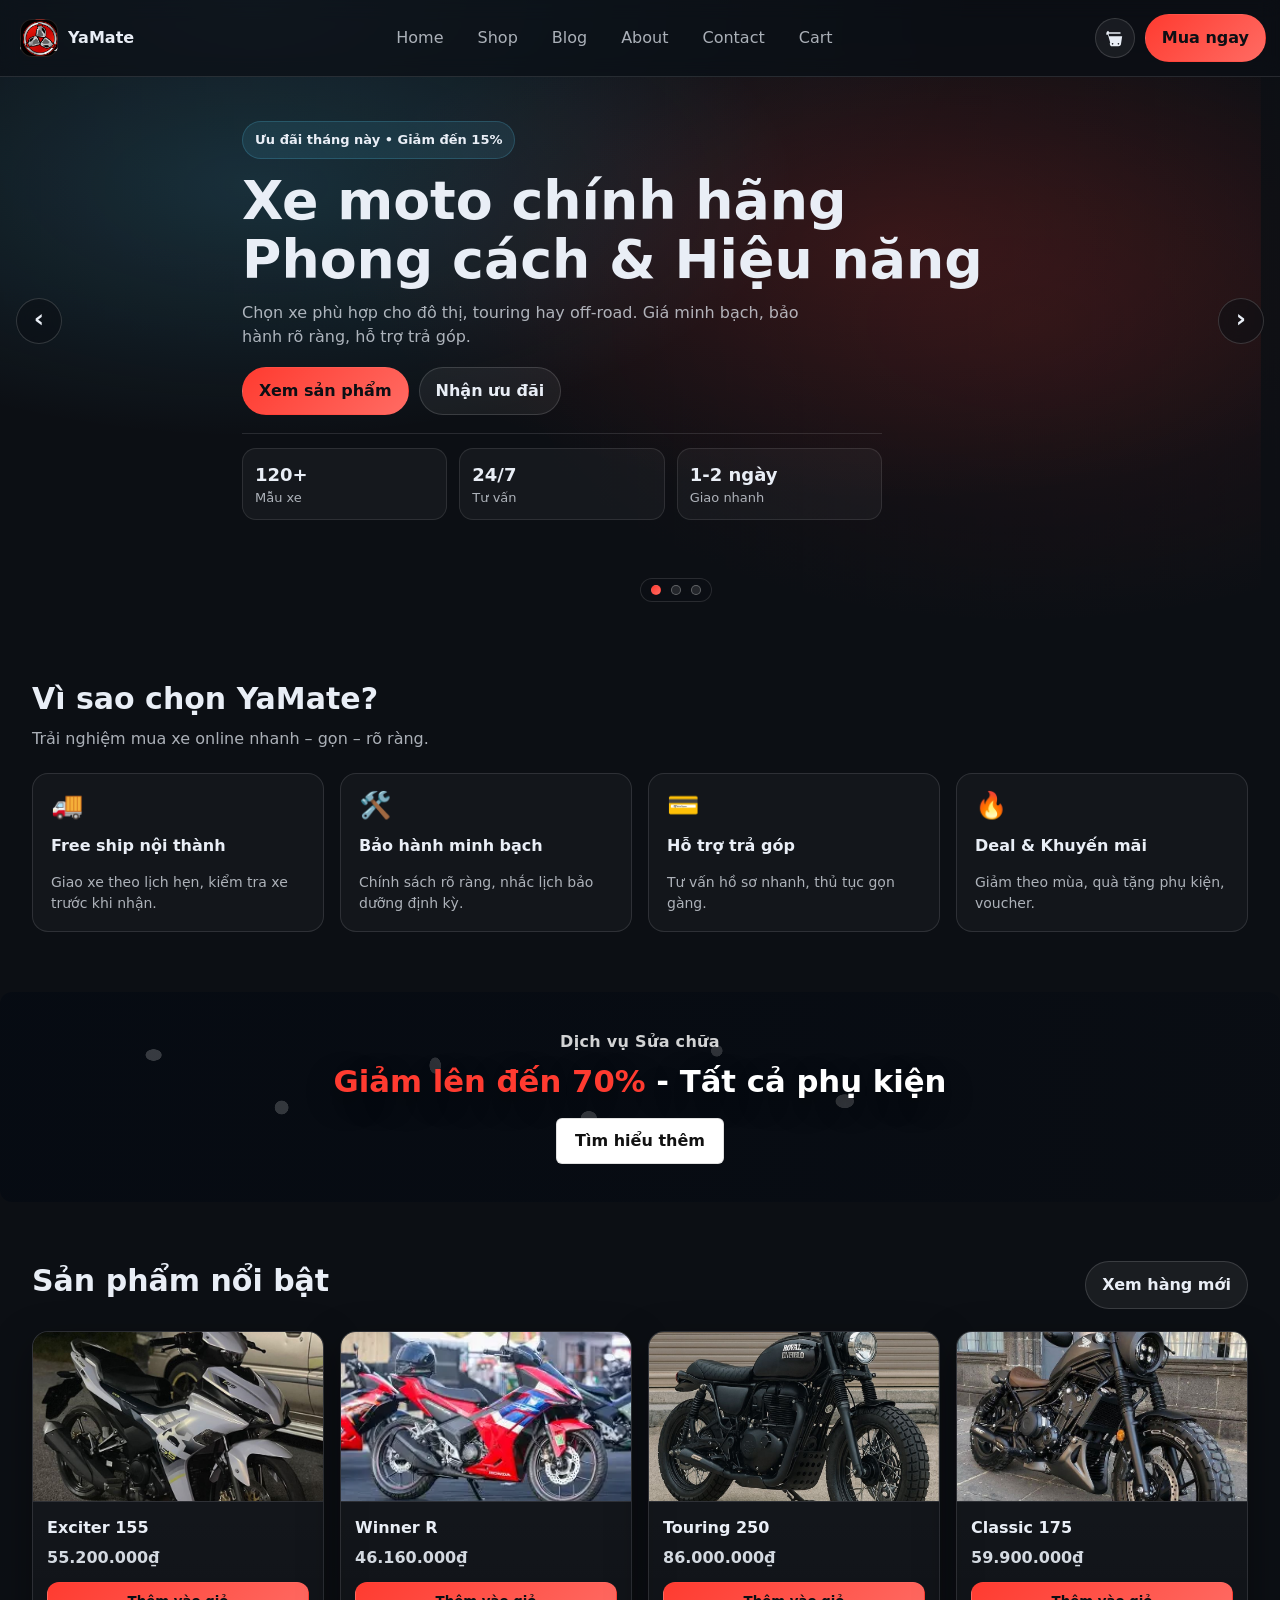
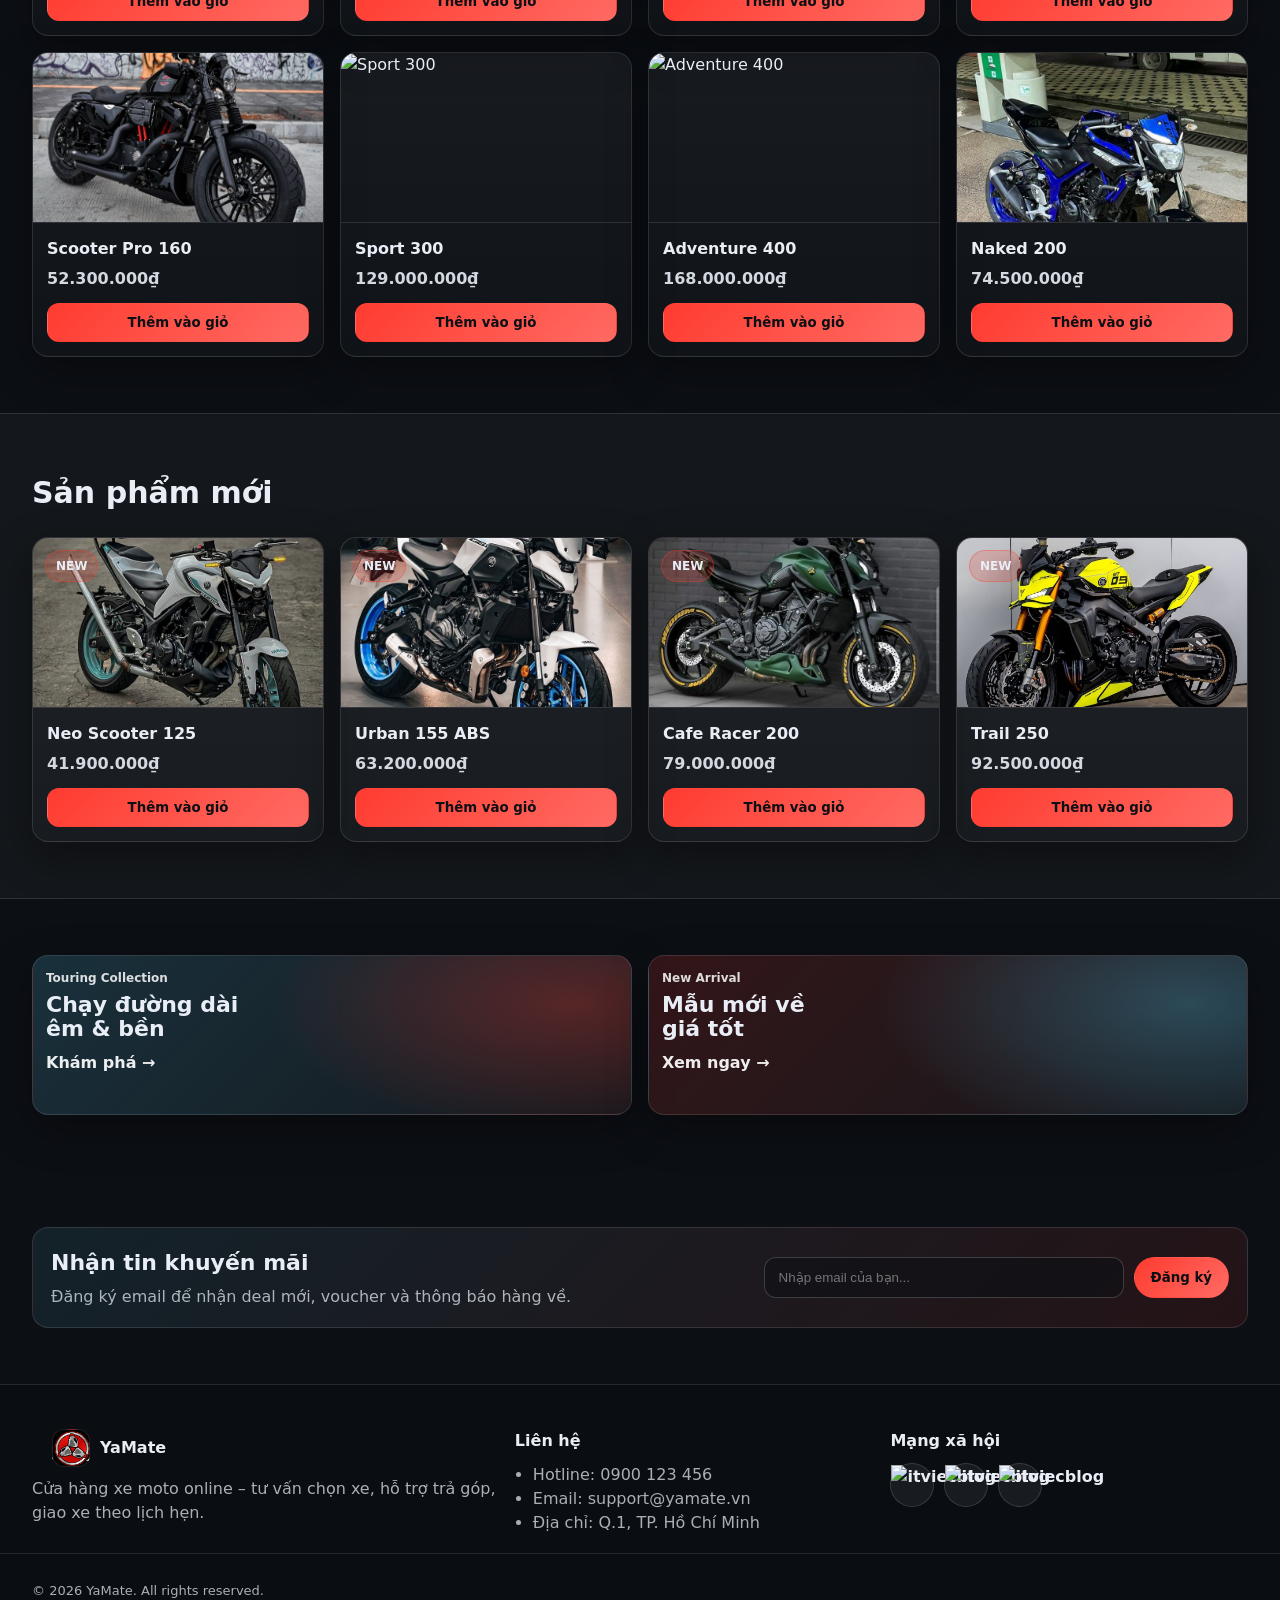
==== commit 949ab183: "finish" ====
--- a/index.html
+++ b/index.html
@@ -26,17 +26,12 @@
       </nav>
 
       <div class="header__actions">
-        <button class="icon-btn" aria-label="Tìm kiếm">
-          <svg viewBox="0 0 24 24" class="icon" aria-hidden="true">
-            <path d="M10.5 3a7.5 7.5 0 1 0 4.74 13.33l3.72 3.72 1.41-1.41-3.72-3.72A7.5 7.5 0 0 0 10.5 3Zm0 2a5.5 5.5 0 1 1 0 11 5.5 5.5 0 0 1 0-11Z"/>
-          </svg>
-        </button>
-        <button class="icon-btn" style="padding-right: 10px;" aria-label="Giỏ hàng">
+        <button class="icon-btn" style="padding-right: 10px;" aria-label="Giỏ hàng" href="src/cart.html">
           <svg viewBox="0 0 24 24" class="icon" aria-hidden="true">
             <path d="M7 4h-2l-1 2v2h2l2.6 9.4A3 3 0 0 0 11.5 22h7.1a3 3 0 0 0 2.9-2.2L23 10H7.4L6.7 7H21V5H7.2L7 4Zm4.5 16a1 1 0 1 1 0-2 1 1 0 0 1 0 2Zm7 0a1 1 0 1 1 0-2 1 1 0 0 1 0 2Z"/>
           </svg>
         </button>
-        <a class="btn btn--primary" href="#products">Mua ngay</a>
+        <a class="btn btn--primary" href="src/product.html">Mua ngay</a>
       </div>
     </div>
   </header>
--- a/index_style.css
+++ b/index_style.css
@@ -34,7 +34,7 @@
 }
 
 .section{ padding: 56px 0; }
-.section--tight{ padding: 28px 0;}
+.section--tight{ padding: 56px 0;}
 .section--alt{
   background: rgba(255,255,255,.03);
   border-top: 1px solid var(--line);
@@ -105,7 +105,7 @@
   width: 38px; height: 38px;
   border-radius: 12px;
   display:grid; place-items:center;
-  background-image: url(assets/Screenshot\ 2026-03-10\ 082313.png);
+  background-image: url(assets/logo.png);
   background-size: cover;
   border: 1px solid rgba(255,255,255,.12);
   margin-left: 20px;
@@ -375,7 +375,7 @@
   overflow:hidden;
   position: relative;
   display:flex;
-  padding: 18px;
+  padding: 13px;
   transition: transform .15s ease, border-color .15s ease;
 }
 .sm-banner:hover{ transform: translateY(-2px); border-color: rgba(255,255,255,.20); }
